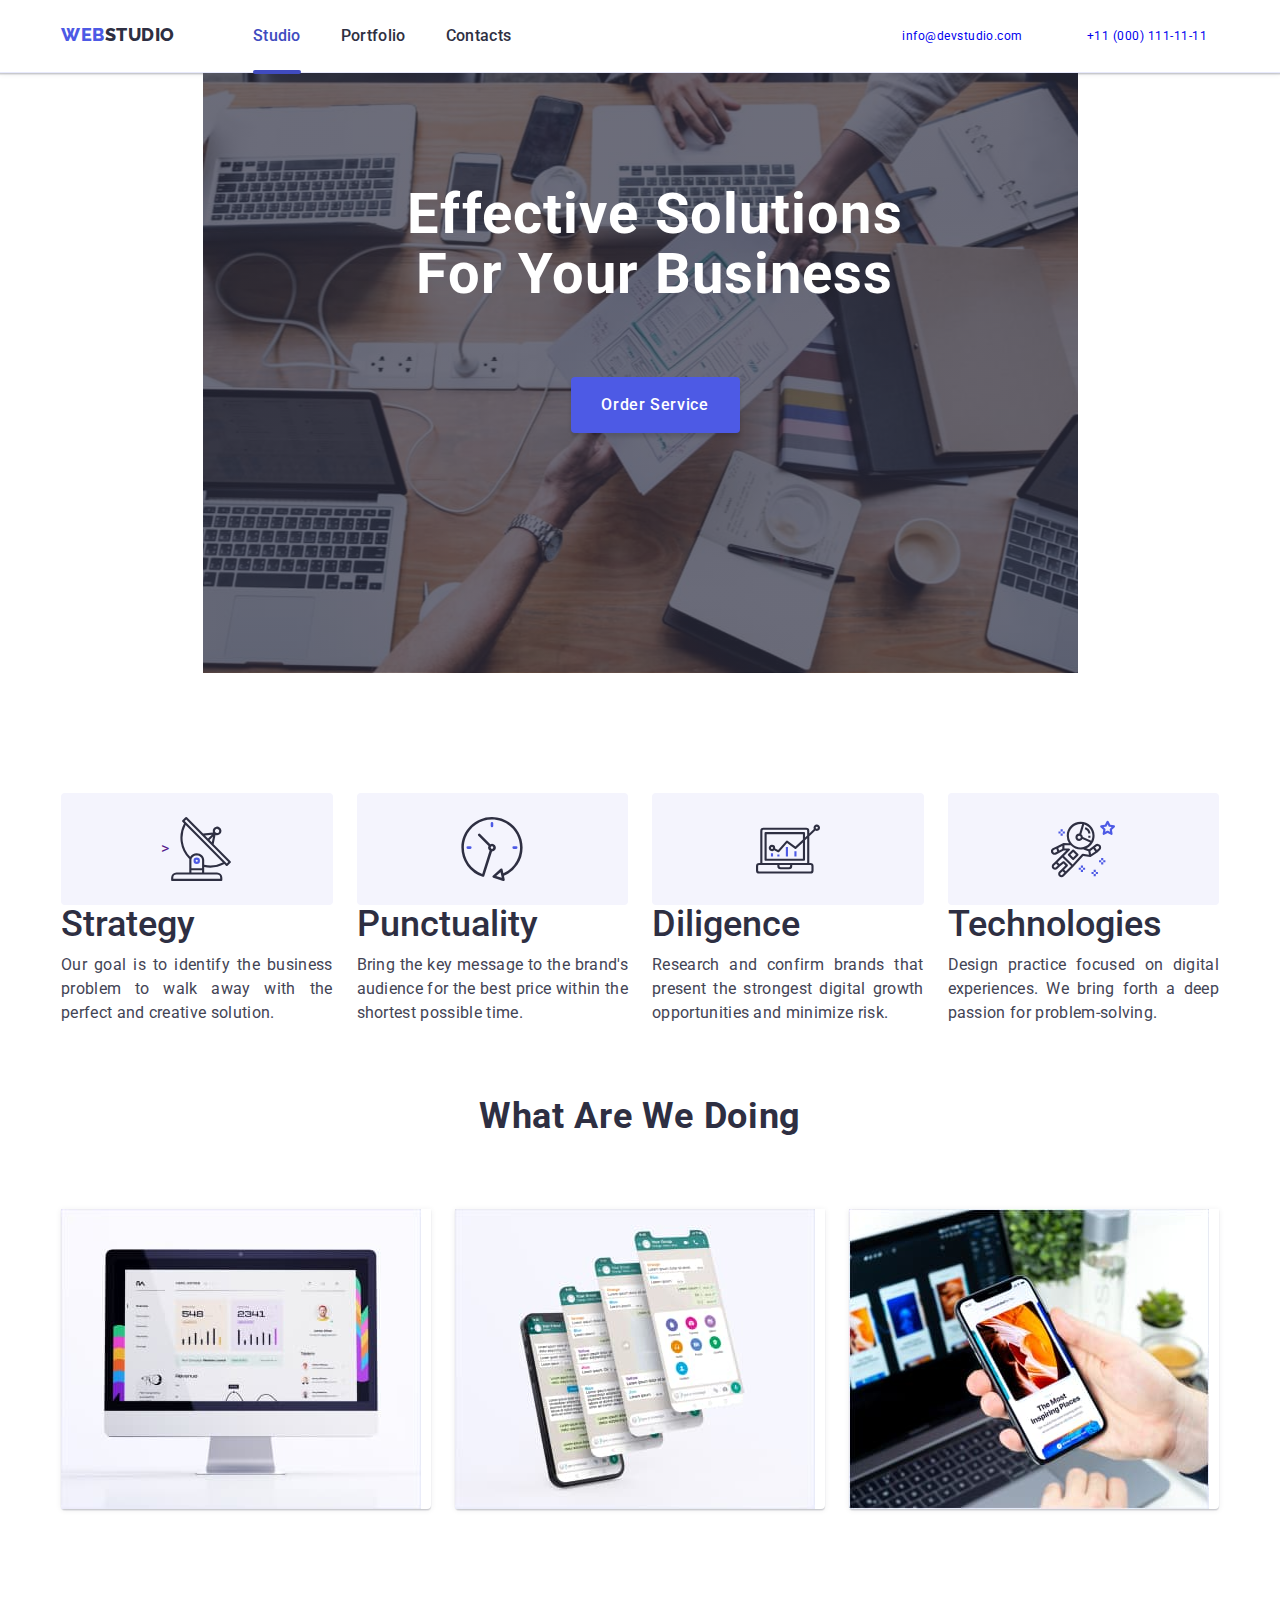
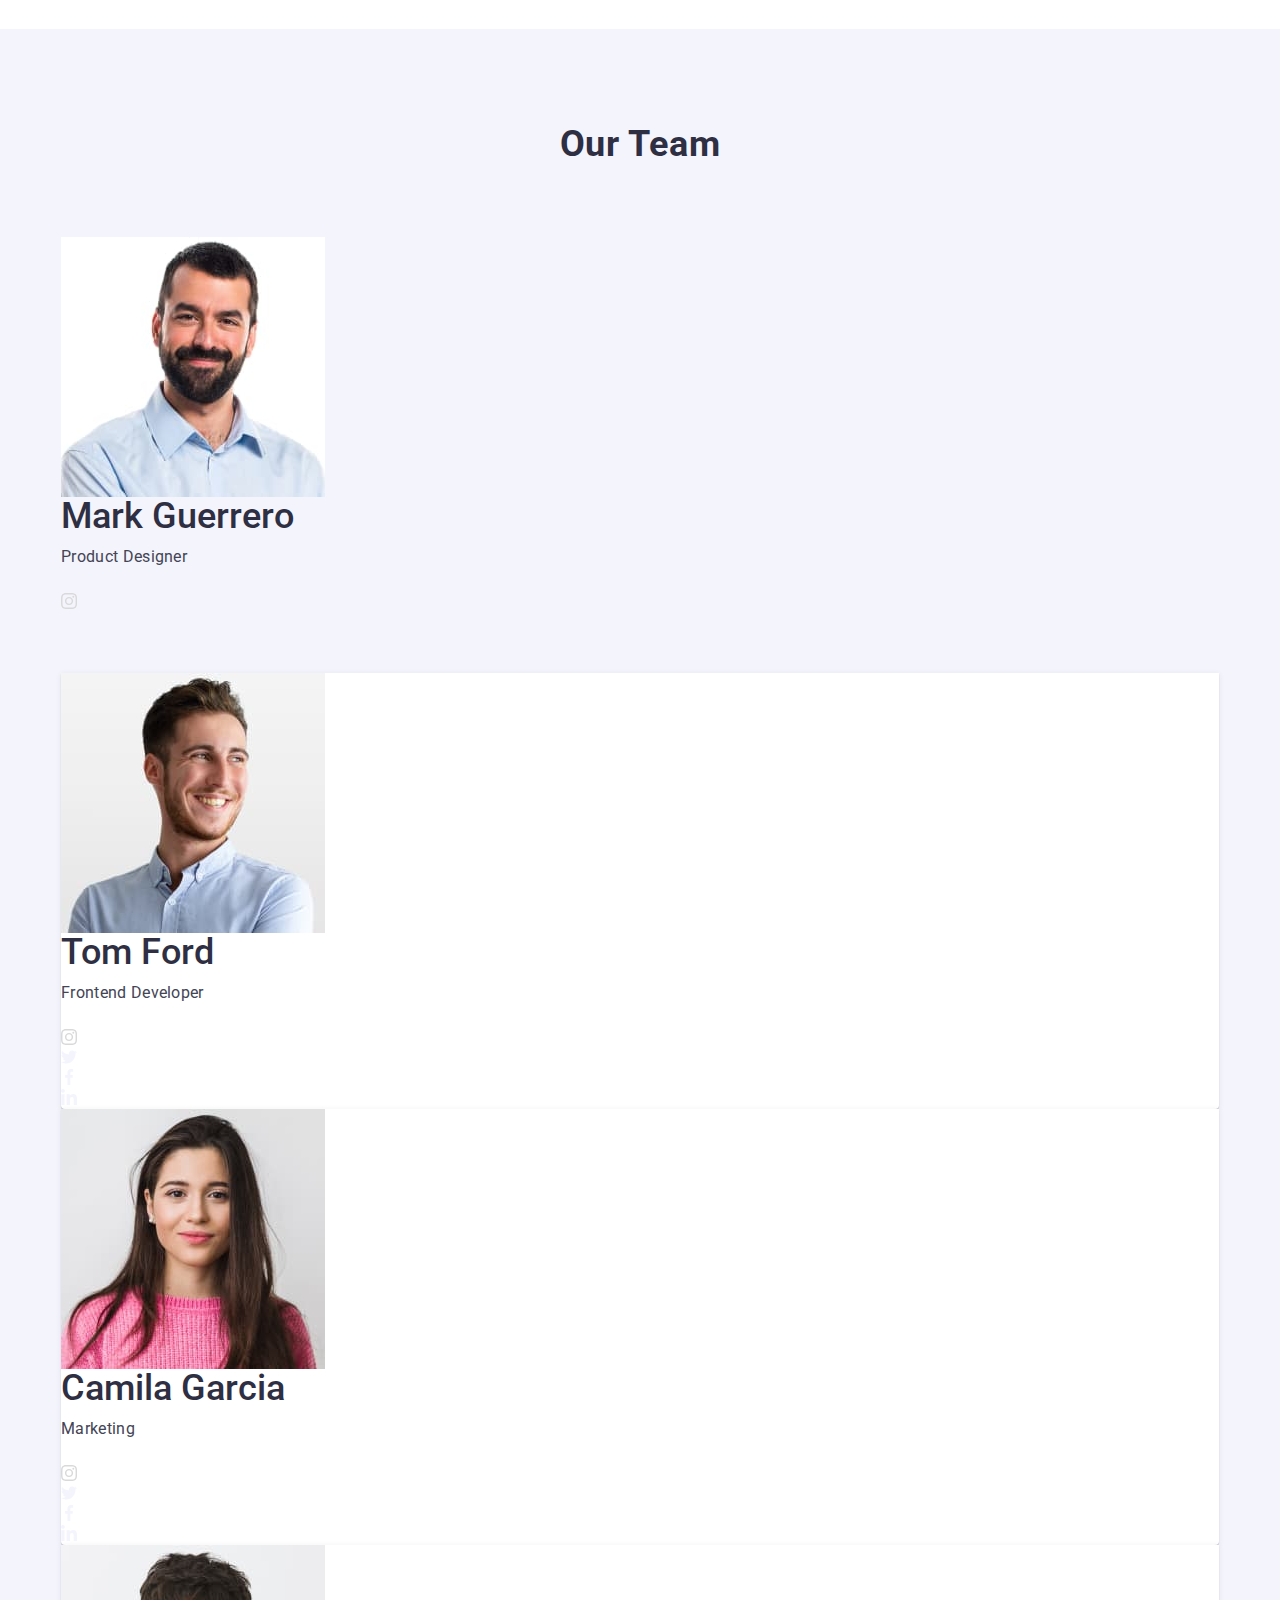
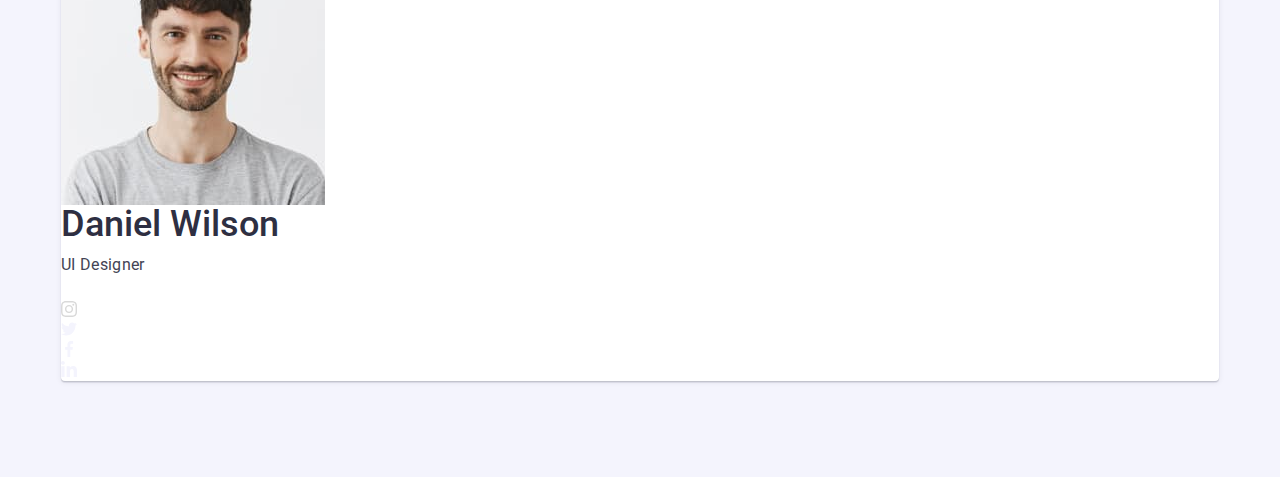
==== index.html @ 4cff3958 "summary" ====
<!DOCTYPE html>
<html lang="en">
  <head>
    <meta charset="UTF-8" />
    <meta http-equiv="X-UA-Compatible" content="IE=edge" />
    <meta name="viewport" content="width=device-width, initial-scale=1.0" />
    <title>Web Studio</title>
    <link rel="preconnect" href="https://fonts.googleapis.com" />
    <link rel="preconnect" href="https://fonts.gstatic.com" crossorigin />
    <link
      href="https://fonts.googleapis.com/css2?family=Raleway:wght@800&family=Roboto:wght@400;500;700&display=swap"
      rel="stylesheet"
    />
    <link
      rel="stylesheet"
      href="https://cdnjs.cloudflare.com/ajax/libs/modern-normalize/1.1.0/modern-normalize.min.css"
      integrity="sha512-wpPYUAdjBVSE4KJnH1VR1HeZfpl1ub8YT/NKx4PuQ5NmX2tKuGu6U/JRp5y+Y8XG2tV+wKQpNHVUX03MfMFn9Q=="
      crossorigin="anonymous"
      referrerpolicy="no-referrer"
    />
    <link
      rel="stylesheet"
      href="https://cdnjs.cloudflare.com/ajax/libs/animate.css/4.1.1/animate.min.css"
    />
    <link href="https://unpkg.com/aos@2.3.1/dist/aos.css" rel="stylesheet" />
    <!--<link rel="stylesheet" href="./css/styles.css" />
    <link rel="stylesheet" href="./css/media.css" />-->
    <link rel="stylesheet" href="./css/basic.css" />
    <link rel="stylesheet" href="./css/mobile.css" />
    <link rel="stylesheet" href="./css/tablet.css" />
    <link rel="stylesheet" href="./css/desktop.css" />
  </head>
  <body>
    <!--Header-->
    <header class="header">
      <div class="container header-wrapper">
        <nav class="site-nav">
          <a href="./index.html" class="logo-link logo-web link"
            >Web<span class="logo-studio">Studio</span></a
          >
          <!--navigation list-->
          <ul class="header-list list">
            <li class="header-item">
              <a class="header-link link current" href="./index.html">Studio</a>
            </li>
            <li class="header-item">
              <a class="header-link link" href="./portfolio.html">Portfolio</a>
            </li>
            <li class="header-item">
              <a class="header-link link" href="">Contacts</a>
            </li>
          </ul>
        </nav>
        <a href="./index.html" class="logo-link logo-web link mobile"
          >Web<span class="logo-studio">Studio</span></a
        >
        <button type="button" class="mob-menu-open-btn mobile" data-menu-open>
          <svg class="mob-menu-icon" width="32" height="22">
            <use href="./images/icons-7.svg#icon-menu-hamburger"></use>
          </svg>
        </button>
        <address class="address">
          <ul class="contact-list list">
            <li class="contact-item">
              <a href="mailto:info@devstudio.com" class="contact link mail"
                >info@devstudio.com</a
              >
            </li>
            <li class="contact-item">
              <a href="tel:+110001111111" class="contact link"
                >+11 (000) 111-11-11</a
              >
            </li>
          </ul>
        </address>
      </div>
      <div class="menu-container is-hidden" data-menu id="mobile-menu">
        <button
          type="button"
          class="mob-menu-close-btn media-close-menu"
          data-menu-close
        >
          <svg width="8" height="8">
            <use href="./images/icons-4.svg#icon-close-black"></use>
          </svg>
        </button>
        <ul class="mob-menu-list list">
          <li>
            <a class="mob-menu-link link mob-menu-studio" href="./index.html"
              >Studio</a
            >
          </li>
          <li>
            <a class="mob-menu-link link" href="./portfolio.html">Portfolio</a>
          </li>
          <li>
            <a class="mob-menu-link link-current link" href="">Contacts</a>
          </li>
        </ul>
        <ul class="mob-menu-contacts list">
          <li>
            <a class="mob-menu-tel link" href="tel:+110001111111"
              >+11 (000) 111-11-11</a
            >
          </li>
          <li>
            <a class="mob-menu-meil link mail" href="mailto:info@devstudio.com"
              >info@devstudio.com</a
            >
          </li>
        </ul>
        <ul class="mob-menu-soc list">
          <li>
            <a class="soc-media-link" href="">
              <svg class="soc-icon" width="24" height="24">
                <use href="./images/icons.svg#icon-instagram"></use>
              </svg>
            </a>
          </li>
          <li>
            <a class="soc-media-link" href="">
              <svg class="soc-icon" width="24" height="24">
                <use href="./images/icons.svg#icon-twitter"></use>
              </svg>
            </a>
          </li>
          <li>
            <a class="soc-media-link" href="">
              <svg class="soc-icon" width="24" height="24">
                <use href="./images/icons.svg#icon-facebook"></use>
              </svg>
            </a>
          </li>
          <li>
            <a class="soc-media-link" href="">
              <svg class="soc-icon" width="24" height="24">
                <use href="./images/icons.svg#icon-linkedin"></use>
              </svg>
            </a>
          </li>
        </ul>
      </div>
    </header>
    <!--Hero-->
    <main>
      <section class="hero">
        <div class="container">
          <h1 class="hero-top-title">Effective Solutions for Your Business</h1>
          <button class="modal-btn" data-modal-open type="button">
            Order Service
          </button>
        </div>
      </section>

      <section class="about">
        <div class="container">
          <h2 hidden>info</h2>
          <ul class="hero-list list">
            <li class="info-list">
              <div class="hero-feature">
                <ul class="feature-list list">
                  <li class="feature-item">
                    <a href="" class="feature-link link">
                      ><svg width="64" height="64" class="feature-icons">
                        <use href="./images/icons-2.svg#icon-antenna"></use>
                      </svg>
                    </a>
                    <h3 class="hero-second-title list">Strategy</h3>
                    <p class="section-description">
                      Our goal is to identify the business problem to walk away
                      with the perfect and creative solution.
                    </p>
                  </li>
                </ul>
              </div>
            </li>
            <li class="info-list">
              <div class="hero-feature">
                <ul class="feature-list list">
                  <li class="feature-item">
                    <a href="" class="feature-link link"
                      ><svg width="64" height="64" class="feature-icons">
                        <use href="./images/icons-2.svg#icon-clock"></use>
                      </svg>
                    </a>
                    <h3 class="hero-second-title list">Punctuality</h3>
                    <p class="section-description">
                      Bring the key message to the brand's audience for the best
                      price within the shortest possible time.
                    </p>
                  </li>
                </ul>
              </div>
            </li>
            <li class="info-list">
              <div class="hero-feature">
                <ul class="feature-list list">
                  <li class="feature-item">
                    <a href="" class="feature-link link"
                      ><svg width="64" height="64" class="feature-icons">
                        <use href="./images/icons-2.svg#icon-diagram"></use>
                      </svg>
                    </a>
                    <h3 class="hero-second-title list">Diligence</h3>
                    <p class="section-description">
                      Research and confirm brands that present the strongest
                      digital growth opportunities and minimize risk.
                    </p>
                  </li>
                </ul>
              </div>
            </li>
            <li class="info-list">
              <div class="hero-feature">
                <ul class="feature-list list">
                  <li class="feature-item">
                    <a href="" class="feature-link link"
                      ><svg width="64" height="64" class="feature-icons">
                        <use href="./images/icons-2.svg#icon-astronaut"></use>
                      </svg>
                    </a>
                    <h3 class="hero-second-title list">Technologies</h3>
                    <p class="section-description">
                      Design practice focused on digital experiences. We bring
                      forth a deep passion for problem-solving.
                    </p>
                  </li>
                </ul>
              </div>
            </li>
          </ul>
        </div>
      </section>

      <section class="about-work">
        <div class="container">
          <h2 class="hero-main-title">What are we doing</h2>
          <ul class="about-list list">
            <li class="about-item">
              <img
                src="./images/computer.jpg"
                alt="computer"
                width="360"
                height="300"
              />
            </li>
            <li class="about-item">
              <img
                src="./images/phone.jpg"
                alt="phone"
                width="360"
                height="300"
              />
            </li>
            <li class="about-item">
              <img
                src="./images/rectangle.jpg"
                alt="technical"
                width="360"
                height="300"
              />
            </li>
          </ul>
        </div>
      </section>

      <section class="about-team">
        <div class="container">
          <h2 class="hero-main-title">Our Team</h2>
          <ul class="team-list list">
            <li class="team-item">
              <img
                srcset="
                  ./images/guerreromark.jpg     1x,
                  ./images/guerreromark-2px.png 2x
                "
                src="./images/guerreromark.jpg"
                alt="Mark Guerrero"
                width="264"
                height="260"
              />
              <div class="hero-text">
                <h3 class="hero-second-title">Mark Guerrero</h3>
                <p class="section-description">Product Designer</p>
                <ul class="team-soc-list list">
                  <li class="taem-soc-item">
                    <a href="" class="team-soc-link link"
                      ><svg width="16" height="16" class="team-soc-icon">
                        <use href="./images/icons.svg#icon-instagram"></use>
                      </svg>
                    </a>
                  </li>
                  <li class="taem-soc-item">
                    <a href="" class="team-soc-link link">
                      <svg width="16" height="16" class="team-soc-icon">
                        <use href="./images/icons.svg#icon-twitter"></use>
                      </svg>
                    </a>
                  </li>
                  <li class="taem-soc-item">
                    <a href="" class="team-soc-link link">
                      <svg width="16" height="16" class="team-soc-icon">
                        <use href="./images/icons.svg#icon-facebook"></use>
                      </svg>
                    </a>
                  </li>
                  <li class="taem-soc-item">
                    <a href="" class="team-soc-link link">
                      <svg width="16" height="16" class="team-soc-icon">
                        <use href="./images/icons.svg#icon-linkedin"></use>
                      </svg>
                    </a>
                  </li>
                </ul>
              </div>
            </li>
            <li class="about-item">
              <img
                srcset="./images/tomford.jpg 1x, ./images/tomford-2px.png 2x"
                src="./images/tomford.jpg"
                alt="Tom Ford"
                width="264"
                height="260"
              />
              <div class="hero-text">
                <h3 class="hero-second-title">Tom Ford</h3>
                <p class="section-description">Frontend Developer</p>
                <ul class="team-soc-list list">
                  <li class="taem-soc-item">
                    <a href="" class="team-soc-link link">
                      <svg width="16" height="16" class="team-soc-icon">
                        <use href="./images/icons.svg#icon-instagram"></use>
                      </svg>
                    </a>
                  </li>
                  <li class="taem-soc-item">
                    <a href="" class="team-soc-link link">
                      <svg width="16" height="16" class="team-soc-icon">
                        <use href="./images/icons.svg#icon-twitter"></use>
                      </svg>
                    </a>
                  </li>
                  <li class="taem-soc-item">
                    <a href="" class="team-soc-link link">
                      <svg width="16" height="16" class="team-soc-icon">
                        <use href="./images/icons.svg#icon-facebook"></use>
                      </svg>
                    </a>
                  </li>
                  <li class="taem-soc-item">
                    <a href="" class="team-soc-link link">
                      <svg width="16" height="16" class="team-soc-icon">
                        <use href="./images/icons.svg#icon-linkedin"></use>
                      </svg>
                    </a>
                  </li>
                </ul>
              </div>
            </li>
            <li class="about-item">
              <img
                srcset="
                  ./images/garciacamila.jpg     1x,
                  ./images/garciacamila-2px.png 2x
                "
                src="./images/garciacamila.jpg"
                alt="Camila Garcia"
                width="264"
                height="260"
              />
              <div class="hero-text">
                <h3 class="hero-second-title">Camila Garcia</h3>
                <p class="section-description">Marketing</p>
                <ul class="team-soc-list list">
                  <li class="taem-soc-item">
                    <a href="" class="team-soc-link link">
                      <svg width="16" height="16" class="team-soc-icon">
                        <use href="./images/icons.svg#icon-instagram"></use>
                      </svg>
                    </a>
                  </li>
                  <li class="taem-soc-item">
                    <a href="" class="team-soc-link link">
                      <svg width="16" height="16" class="team-soc-icon">
                        <use href="./images/icons.svg#icon-twitter"></use>
                      </svg>
                    </a>
                  </li>
                  <li class="taem-soc-item">
                    <a href="" class="team-soc-link link">
                      <svg width="16" height="16" class="team-soc-icon">
                        <use href="./images/icons.svg#icon-facebook"></use>
                      </svg>
                    </a>
                  </li>
                  <li class="taem-soc-item">
                    <a href="" class="team-soc-link link">
                      <svg width="16" height="16" class="team-soc-icon">
                        <use href="./images/icons.svg#icon-linkedin"></use>
                      </svg>
                    </a>
                  </li>
                </ul>
              </div>
            </li>
            <li class="about-item">
              <img
                srcset="
                  ./images/danielwilson.jpg     1x,
                  ./images/danielwilson-2px.png 2x
                "
                src="./images/danielwilson.jpg"
                alt="Daniel Wilson"
                width="264"
                height="260"
              />
              <div class="hero-text">
                <h3 class="hero-second-title">Daniel Wilson</h3>
                <p class="section-description">UI Designer</p>
                <ul class="team-soc-list list">
                  <li class="taem-soc-item">
                    <a href="" class="team-soc-link link">
                      <svg width="16" height="16" class="team-soc-icon">
                        <use href="./images/icons.svg#icon-instagram"></use>
                      </svg>
                    </a>
                  </li>
                  <li class="taem-soc-item">
                    <a href="" class="team-soc-link link">
                      <svg width="16" height="16" class="team-soc-icon">
                        <use href="./images/icons.svg#icon-twitter"></use>
                      </svg>
                    </a>
                  </li>
                  <li class="taem-soc-item">
                    <a href="" class="team-soc-link link">
                      <svg width="16" height="16" class="team-soc-icon">
                        <use href="./images/icons.svg#icon-facebook"></use>
                      </svg>
                    </a>
                  </li>
                  <li class="taem-soc-item">
                    <a href="" class="team-soc-link link">
                      <svg width="16" height="16" class="team-soc-icon">
                        <use href="./images/icons.svg#icon-linkedin"></use>
                      </svg>
                    </a>
                  </li>
                </ul>
              </div>
            </li>
          </ul>
        </div>
      </section>

      <!--<section class="сustomers">
        <div class="container">
          <h2 class="hero-main-title">Customers</h2>
          <ul class="сustomers-logo list">
            <li class="сustomers-item">
              <a href="" class="сustomers-link link">
                <svg width="104" height="56" class="сustomers-icon">
                  <use href="./images/icons-3.svg#icon-Logo"></use>
                </svg>
              </a>
            </li>
            <li class="сustomers-item">
              <a href="" class="сustomers-link">
                <svg width="104" height="56" class="сustomers-icon">
                  <use href="./images/icons-3.svg#icon-Logo-1"></use>
                </svg>
              </a>
            </li>
            <li class="сustomers-item">
              <a href="" class="сustomers-link link">
                <svg width="104" height="56" class="сustomers-icon">
                  <use href="./images/icons-3.svg#icon-Logo-2"></use>
                </svg>
              </a>
            </li>
            <li class="сustomers-item">
              <a href="" class="сustomers-link link">
                <svg width="104" height="56" class="сustomers-icon">
                  <use href="./images/icons-3.svg#icon-Logo-3"></use>
                </svg>
              </a>
            </li>
            <li class="сustomers-item">
              <a href="" class="сustomers-link link">
                <svg width="104" height="56" class="сustomers-icon">
                  <use href="./images/icons-3.svg#icon-Logo-4"></use>
                </svg>
              </a>
            </li>
            <li class="сustomers-item">
              <a href="" class="сustomers-link link">
                <svg width="104" height="56" class="сustomers-icon">
                  <use href="./images/icons-3.svg#icon-Logo-5"></use>
                </svg>
              </a>
            </li>
          </ul>
        </div>
      </section>-->
    </main>
    <!--<footer class="footer logo-link">
      <div class="footer-wrap container">
        <div>
          <a href="./index.html" class="logo-web link"
            >Web<span class="logo-studio-footer">studio</span></a
          >
          <p class="footer-text">
            Increase the flow of customers and sales for your business with
            digital marketing & growth solutions.
          </p>
        </div>
        <div class="social-nav">
          <h3 class="social-text">Social media</h3>
          <ul class="footer-soc-list list">
            <li class="footer-soc-item">
              <a href="" class="footer-soc-link link">
                <svg width="24" height="24" class="footer-soc-icon">
                  <use href="./images/icons.svg#icon-instagram"></use>
                </svg>
              </a>
            </li>
            <li class="footer-soc-item">
              <a href="" class="footer-soc-link link">
                <svg width="24" height="24" class="footer-soc-icon">
                  <use href="./images/icons.svg#icon-twitter"></use>
                </svg>
              </a>
            </li>
            <li class="footer-soc-item">
              <a href="" class="footer-soc-link link">
                <svg width="24" height="24" class="footer-soc-icon">
                  <use href="./images/icons.svg#icon-facebook"></use>
                </svg>
              </a>
            </li>
            <li class="footer-soc-item">
              <a href="" class="footer-soc-link link">
                <svg width="24" height="24" class="footer-soc-icon">
                  <use href="./images/icons.svg#icon-linkedin"></use>
                </svg>
              </a>
            </li>
          </ul>
        </div>
        <div class="footer-component">
          <h3 class="component-text">Subscribe</h3>
          <form class="component-form">
            <div class="component-field">
              <input
                class="component-input"
                type="email"
                id="user-subscribe"
                name="user-subscribe"
                placeholder="E-mail"
              />
              <button type="submit" class="modal-btn component-btn-input">
                Subscribe
                <svg width="24" height="24" class="component-icon">
                  <use href="./images/icons-6.svg#icon-Frame-3"></use>
                </svg>
              </button>
            </div>
          </form>
        </div>
      </div>
    </footer>-->
    <div class="backdrop is-hidden" data-modal>
      <div class="modal">
        <button type="button" data-modal-close class="modal-close">
          <svg width="8" height="8" class="modal-close-icon">
            <use href="./images/icons-4.svg#icon-close-black"></use>
          </svg>
        </button>
        <p class="modal-title">Leave your contacts and we will call you back</p>
        <form class="modal-form">
          <div class="modal-field">
            <label class="modal-lable-text" for="user-name">Name</label>
            <div class="input-wrap">
              <input
                class="modal-input"
                type="text"
                placeholder=""
                name="user-name"
                id="user-name"
                required
              />
              <svg width="18" height="24" class="modal-input-icon">
                <use href="./images/icons-5.svg#icon-person-black-18dp-1"></use>
              </svg>
            </div>
          </div>
          <div class="modal-field">
            <label class="modal-lable-text" for="user-phone">Phone</label>
            <div class="input-wrap">
              <input
                class="modal-input"
                type="tel"
                placeholder="+380 (00) 000-00-00"
                name="user-phone"
                id="user-phone"
                title="+380 (00) 000-00-00"
                required
                pattern="[\+]\d{3}\s[\(]\d{2}[\)]\s\d{3}[\-]\d{2}[\-]\d{2}"
              />
              <svg width="18" height="24" class="modal-input-icon">
                <use href="./images/icons-5.svg#icon-phone-black-18dp-1"></use>
              </svg>
            </div>
          </div>
          <div class="modal-field">
            <label class="modal-lable-text" for="user-email">Email</label>
            <div class="input-wrap">
              <input
                class="modal-input"
                type="email"
                placeholder=""
                name="user-email"
                id="user-email"
                required
              />
              <svg width="18" height="24" class="modal-input-icon">
                <use href="./images/icons-5.svg#icon-email-black-18dp-1"></use>
              </svg>
            </div>
          </div>
          <div class="modal-field">
            <label class="modal-lable-text" for="user-comment">Comment</label>
            <textarea
              class="modal-textarea"
              name="user-comment"
              id="user-comment"
              placeholder="Text input"
            ></textarea>
          </div>
          <div class="modal-field">
            <input
              class="modal-check visually-hidden"
              type="checkbox"
              id="privacy"
              name="user-privacy"
              value="true"
            />
            <label for="privacy" class="check-text">
              <span>
                <svg class="check-icon" width="10" height="8">
                  <use href="./images/icons-6.svg#icon-Vector"></use>
                </svg> </span
              >I accept the terms and conditions of the
              <a class="privacy policy" href="">Privacy Policy</a></label
            >
          </div>
          <button type="submit" class="modal-btn modal-btn-input">Send</button>
        </form>
      </div>
    </div>
    <script src="https://unpkg.com/aos@2.3.1/dist/aos.js"></script>
    <script>
      AOS.init();
    </script>
    <script src="./js/modal.js" type="module"></script>
    <script src="./js/menu.js" type="module"></script>
  </body>
</html>
---- css/styles.css ----
:root {
  --main-title-color: #ffffff;
  --main-second-color: #2e2f42;
  --main-btn-color: #4d5ae5;
  --second-btn-color: #404bbf;
}

p,
h1,
h2,
h3,
h4,
h5,
h6 {
  margin: 0;
}

ul {
  padding-left: 0;
  margin: 0;
}

button {
  cursor: pointer;
}

address {
  font-style: normal;
}

body {
  font-family: "Roboto", sans-serif;
  font-style: normal;
  color: #434455;
  margin: 0;
}

img {
  display: block;
  width: 100%;
  height: auto;
}

.visually-hidden {
  position: absolute;
  width: 1px;
  height: 1px;
  margin: -1px;
  border: 0;
  padding: 0;

  white-space: nowrap;
  clip-path: inset(100%);
  clip: rect(0 0 0 0);
  overflow: hidden;
}

.list {
  list-style: none;
}

.link {
  text-decoration: none;
}

.container {
  width: 100%;
  padding-left: 15px;
  padding-right: 15px;
  margin-left: auto;
  margin-right: auto;
}

/*======================Header===================*/

.header {
  border-bottom: 1px solid #e7e9fc;
  box-shadow: 0px 2px 1px rgba(46, 47, 66, 0.08),
    0px 1px 1px rgba(46, 47, 66, 0.16), 0px 1px 6px rgba(46, 47, 66, 0.08);
  padding-top: 24px;
  padding-bottom: 24px;
}

.header-container {
  display: none;
}

.site-nav {
  display: flex;
  align-items: center;
  margin-right: auto;
}

.logo-link {
  margin-right: 76px;
}

.logo-web {
  font-family: "Raleway", sans-serif;
  color: #4d5ae5;
  text-transform: uppercase;
  font-weight: 800;
  font-size: 18px;
  line-height: 1.17;
  letter-spacing: 0.03em;
}

.logo-studio {
  color: #2e2f42;
}

.logo-studio-footer {
  color: #f4f4fd;
}

.header-list {
  display: flex;
  gap: 40px;
}

.header-link {
  display: block;
  position: relative;
  font-weight: 500;
  font-size: 16px;
  line-height: 1.5;
  letter-spacing: 0.02em;
  color: #2e2f42;
  transition: color 250ms;
  transition-timing-function: cubic-bezier(0.4, 0, 0.2, 1);
}

.header-link:hover,
.header-link:focus {
  color: #404bbf;
}

.header-link.current {
  color: #404bbf;
}

.current::after {
  content: "";
  position: absolute;
  width: 100%;
  height: 4px;
  left: 0px;
  bottom: 0;
  top: 45px;
  display: block;
  background-color: #404bbf;
  border-radius: 2px;
}

.contact-list {
  display: flex;
  gap: 40px;
}

.contact {
  font-size: 16px;
  line-height: 1.5;
  letter-spacing: 0.02em;
  color: #434455;
}

.contact:hover,
.contact:focus {
  color: #404bbf;
  transition: color 250ms;
  transition-timing-function: cubic-bezier(0.4, 0, 0.2, 1);
}

.contact-item {
  font-style: normal;
  margin-left: auto;
}

/*======================Hero=====================*/

.hero {
  background-color: #2e2f42;
  background-image: linear-gradient(
      rgba(46, 47, 66, 0.7),
      rgba(46, 47, 66, 0.7)
    ),
    url(../images/Hero-bg-mob.png);
  background-repeat: no-repeat;
  background-position: center;
  margin: 0 auto;
  padding: 112px 54px 240px;
}

@media (min-device-pixel-ratio: 2),
  (min-resolution: 192dpi),
  (min-resolution: 2dppx) {
  .hero {
    background-image: linear-gradient(
        rgba(46, 47, 66, 0.7),
        rgba(46, 47, 66, 0.7)
      ),
      url(../images/Hero-bg-mob-2px.png);
  }
}

.hero-top-title {
  font-weight: 700;
  font-size: 56px;
  line-height: 1.07;
  text-align: center;
  letter-spacing: 0.02em;
  color: var(--main-title-color);
  margin: 0 auto;
  white-space: pre-line;
  margin-bottom: 72px;
  max-width: 496px;
  height: 120px;
  left: 472px;
  top: 260px;
}

.modal-btn {
  min-width: 169px;
  height: 56px;
  font-family: "Roboto", sans-serif;
  font-weight: 500;
  font-size: 16px;
  line-height: 1.5;
  letter-spacing: 0.04em;
  cursor: pointer;
  color: var(--main-title-color);
  background: #4d5ae5;
  box-shadow: 0px 4px 4px rgba(0, 0, 0, 0.15);
  border-radius: 4px;
  border: none;
  display: block;
  margin: 0 auto;
}
.modal-btn:hover,
.modal-btn:focus {
  color: #ffffff;
  background: #404bbf;

  transition: color 250ms;
  transition-timing-function: cubic-bezier(0.4, 0, 0.2, 1);
}

.about {
  padding-top: 120px;
  padding-bottom: 120px;
}

.hero-list {
  display: none;
}

.info-list {
  width: calc((100% - 72px) / 4);
  max-width: 264px;
}

.hero-second-title {
  font-weight: 500;
  font-size: 20px;
  line-height: 1.2;
  letter-spacing: 0.02em;
  color: #2e2f42;
  margin-top: 8px;
  margin-bottom: 8px;
}

.section-description {
  font-size: 16px;
  line-height: 1.33;
  letter-spacing: 0.02em;
  margin-bottom: 8px;
}

.feature-list {
  display: flex;
  justify-content: center;
  margin-bottom: 8px;
}

.feature-item {
  width: 264px;
  height: 112px;
}

.feature-link {
  width: 100%;
  height: 100%;
  background-color: brown;
  display: flex;
  align-items: center;
  justify-content: center;
  background-color: #f4f4fd;
  border-radius: 4px;
}

.about-work {
  padding-bottom: 120px;
}

.hero-main-title {
  font-weight: 700;
  font-size: 36px;
  line-height: 1.11;
  text-align: center;
  letter-spacing: 0.02em;
  text-transform: capitalize;
  color: #2e2f42;
  text-align: center;
  margin-bottom: 72px;
}

.about-list {
  display: flex;
  flex-wrap: wrap;
  justify-content: center;
}

.about-team {
  padding-top: 96px;
  padding-bottom: 96px;
  background-color: #f4f4fd;
}

.about-item {
  width: 100%;
  background-color: #ffffff;
  box-shadow: 0px 1px 6px rgba(46, 47, 66, 0.08),
    0px 1px 1px rgba(46, 47, 66, 0.16), 0px 2px 1px rgba(46, 47, 66, 0.08);
  border-radius: 0px 0px 4px 4px;
}

.hero-text {
  display: flex;
  flex-direction: column;
  justify-content: center;
  align-items: center;
  padding: 32px 16px;
}

.team-soc-list {
  display: flex;
  justify-content: center;
  gap: 24px;
}

.taem-soc-item {
  height: 40px;
  width: 40px;
}

.team-soc-link {
  width: 100%;
  height: 100%;
  border-radius: 50%;
  background-color: #4d5ae5;
  display: flex;
  align-items: center;
  justify-content: center;
  color: #ffffff;
}

.team-soc-icon {
  fill: currentColor;
}
.team-soc-link:hover {
  background-color: #404bbf;
  color: #ffffff;
  transition: transform 250ms cubic-bezier(0.4, 0, 0.2, 1), linear;
}

.сustomers {
  position: relative;
  background-color: #ffffff;
  text-align: center;
  padding-top: 96px;
  padding-bottom: 96px;
}

.сustomers-logo {
  display: flex;
  flex-wrap: wrap;
  flex-direction: row;
  align-items: center;
  justify-content: space-between;
  cursor: pointer;
  padding: 0px;
  gap: 24px;
  width: 1128px;
  height: 88px;
  left: 156px;
}

.сustomers-item {
  width: 100%;
  top: 16px;
  left: 32px;
  width: 168px;
  height: 88px;
}

.сustomers-link {
  width: 100%;
  height: 100%;
  border-radius: 50%;
  display: flex;
  border: 1px solid #8e8f99;
  border-radius: 4px;
  align-items: center;
  justify-content: center;
  fill: #4d5ae5;
}

.сustomers-icon {
  fill: #8e8f99;
}
.сustomers-link:hover {
  border-color: #4d5ae5;
  transition: transform 250ms cubic-bezier(0.4, 0, 0.2, 1), linear;
}

.сustomers-link:hover .сustomers-icon {
  fill: #4d5ae5;
}

/*======================footer=====================*/
.footer {
  background-color: #2e2f42;
  height: 312px;
  margin-right: auto;
  padding-top: 100px;
  padding-bottom: 100px;
}
.footer-wrap {
  display: flex;
}

.footer-text {
  font-style: normal;
  font-weight: 400;
  font-size: 16px;
  line-height: 1.33;
  letter-spacing: 0.02em;
  color: #e7e9fc;
  display: flex;
  max-width: 264px;
  margin-top: 16px;
  margin-right: 120px;
}

.social-nav {
  align-items: center;
  margin-right: auto;
  padding-bottom: 132px;
}

.social-text {
  font-style: normal;
  font-weight: 500;
  font-size: 16px;
  line-height: 1.5;
  letter-spacing: 0.02em;
  color: #ffffff;
}

.footer-soc-list {
  display: inline-flex;
  margin-top: 16px;
  gap: 16px;
}

.footer-soc-item {
  height: 40px;
  width: 40px;
}

.footer-soc-link {
  width: 100%;
  height: 100%;
  border-radius: 50%;
  background-color: #4d5ae5;
  display: flex;
  align-items: center;
  justify-content: center;
}

.footer-soc-icon {
  fill: currentColor;
}

.footer-soc-link:hover {
  background-color: #31d0aa;
  transition: transform 250ms cubic-bezier(0.4, 0, 0.2, 1), linear;
}

.footer-soc-link:hover .footer-soc-icon {
  fill: #8e8f99;
}

.footer-component {
  align-items: center;
  margin-left: 80px;
  padding-bottom: 132px;
}
.component-text {
  font-style: normal;
  font-weight: 500;
  font-size: 16px;
  line-height: 1.5;
  letter-spacing: 0.02em;
  display: flex;
  color: #ffffff;
  text-align: center;
  margin-bottom: 16px;
}

.component-form {
  display: flex;
}

.component-field {
  display: flex;
}

.component-input {
  padding: 8px 16px 8px 16px;
  border: 1px solid rgba(255, 255, 255, 0.3);
  border-radius: 4px;
  background-color: transparent;
  width: 264px;
  height: 40px;
  margin-right: 24px;
  color: #f4f4fd;
  outline: transparent;
  transition: border-color 250ms cubic-bezier(0.4, 0, 0.2, 1);
}

.component-btn-input {
  width: 165px;
  height: 40px;
  padding: 8px 24px;
  background-color: #4d5ae5;
  border-radius: 4px;
  border: transparent;
  display: flex;
  gap: 16px;
  font-weight: 500;
  font-size: 16px;
  line-height: 1.5;
  text-align: center;
  letter-spacing: 0.04em;
  color: #ffffff;
  transition: background-color 250ms cubic-bezier(0.4, 0, 0.2, 1);
}

.component-icon {
  top: 8px;
  left: 117px;
}

/*==================portfolio===============*/

.portfolio {
  padding-top: 96px;
  padding-bottom: 120px;
}

.list-button {
  display: flex;
  gap: 24px;
  margin-bottom: 72px;
  justify-content: center;
}

.portfolio-modal-btn {
  font-family: "Roboto", sans-serif;
  font-style: normal;
  font-weight: 500;
  font-size: 16px;
  line-height: 1.5;
  letter-spacing: 0.04em;
  color: #4d5ae5;
  background-color: #f4f4fd;
  border: 1px solid #e7e9fc;
  border-radius: 4px;
  cursor: pointer;
  margin: 0 auto;
  padding: 12px 24px;
}

.portfolio-modal-btn:hover,
.portfolio-modal-btn:focus {
  color: #ffffff;
  background-color: #404bbf;
  box-shadow: 0px 3px 1px rgba(0, 0, 0, 0.1), 0px 2px 1px rgba(0, 0, 0, 0.08),
    0px 2px 2px rgba(0, 0, 0, 0.12);
  transition: transform 2500ms cubic-bezier(0.4, 0, 0.2, 1), linear;
}

.row-cards-list {
  display: flex;
  flex-wrap: wrap;
  column-gap: 24px;
  row-gap: 48px;
}

.row-cards {
  width: calc(100% - 48 / 3);
  cursor: pointer;
}

.row-cards-link {
  display: block;
}

.row-cards-link:hover,
.row-cards-link:focus {
  box-shadow: 0px 1px 6px rgba(46, 47, 66, 0.08),
    0px 1px 1px rgba(46, 47, 66, 0.16), 0px 2px 1px rgba(46, 47, 66, 0.08);
}

.row-cards:hover .cards-cover-text {
  transform: translateY(0%);
  transition: transform 300ms linear;
}

.cards-top-wrap {
  position: relative;
  overflow: hidden;
}

.cards-cover-text {
  position: absolute;
  top: 0;
  font-style: normal;
  font-weight: 400;
  font-size: 16px;
  line-height: 1.5;
  letter-spacing: 0.02em;
  padding-top: 40px;
  padding-left: 32px;
  padding-right: 32px;
  color: #f4f4fd;
  background: #4d5ae5;
  height: 100%;
  transform: translateY(100%);
}
.cards-container {
  background-color: #ffffff;
  border: 1px solid #e7e9fc;
  border-top: none;
  padding-top: 32px;
  padding-bottom: 32px;
  padding-left: 16px;
}

.hero-media-img-title {
  font-weight: 500;
  font-size: 20px;
  line-height: 1.2;
  letter-spacing: 0.02em;
  color: #2e2f42;
  margin-bottom: 8px;
}

.section-img-description {
  font-size: 16px;
  line-height: 1.5;
  letter-spacing: 0.02em;
  color: #434455;
}

.backdrop {
  position: fixed;
  top: 0;
  width: 100%;
  height: 100%;
  padding-top: 88px;
  padding-bottom: 16px;
  background-color: rgba(46, 47, 66, 0.4);
  background: 0px 1px 1px rgba(0, 0, 0, 0.14), 0px 1px 3px rgba(0, 0, 0, 0.12),
    0px 2px 1px rgba(0, 0, 0, 0.2);
  transition: opacity 300ms linear, visibility 300ms linear;
}

.modal {
  width: 408px;
  min-height: 576px;
  background-color: #fcfcfc;
  box-shadow: 0px 1px 1px rgb(0 0 0 / 14%), 0px 1px 3px rgb(0 0 0 / 12%),
    0px 2px 1px rgb(0 0 0 / 20%);
  border-radius: 4px;
  position: absolute;
  top: 50%;
  left: 50%;
  transform: translate(-50%, -50%) scaleY(1);
  transition: transform 250ms cubic-bezier(0.4, 0, 0.2, 1);
  padding: 24px;
}

.modal-close {
  display: flex;
  margin-left: auto;
  width: 24px;
  height: 24px;
  border-radius: 50%;
  background-color: #e7e9fc;
  border: 1px solid rgba(0, 0, 0, 0.1);
  display: flex;
  align-items: center;
  justify-content: center;
  fill: #000000;
  transition: background-color 250ms cubic-bezier(0.4, 0, 0.2, 1),
    fill 250ms cubic-bezier(0.4, 0, 0.2, 1);
}

.modal-close:hover,
.modal-close:focus {
  background-color: #404bbf;
  fill: #ffffff;
}

.modal-close-icon {
  top: 8px;
  left: 8px;
}

.backdrop.is-hidden .modal {
  transform: translate(-50%, -50%) scaleY(0);
}

.is-hidden {
  opacity: 0;
  visibility: hidden;
  pointer-events: none;
}

.modal-title {
  font-style: normal;
  font-size: 16px;
  font-weight: 500;
  line-height: 1.5;
  letter-spacing: 0.02em;
  width: 360px;
  height: 24px;
  text-align: center;
  color: #2e2f42;
  margin-top: 24px;
  margin-bottom: 16px;
}

.modal-input {
  width: 100%;
  height: 40px;
  left: 32px;
  top: 18px;
  border: 1px solid rgba(46, 47, 66, 0.4);
  border-radius: 4px;
  padding-left: 38px;
  font-weight: 400;
  font-size: 12px;
  line-height: 1.17;
  letter-spacing: 0.04em;
  outline: transparent;
}

.modal-input::placeholder {
  font-size: 12px;
  color: rgba(46, 47, 66, 0.4);
}

.modal-lable-text {
  display: inline-block;
  margin-bottom: 4px;
  font-weight: 400;
  font-size: 12px;
  line-height: 1.17;
  letter-spacing: 0.04em;
  color: #8e8f99;
}

.modal-input-icon {
  position: absolute;
  left: 16px;
  top: 50%;
  transform: translateY(-50%);
}

.modal-input:focus {
  border-color: #4d5ae5;
}

.modal-input:focus + .modal-input-icon {
  fill: #4d5ae5;
}

.input-wrap {
  position: relative;
  margin-bottom: 8px;
}

.modal-textarea {
  width: 100%;
  height: 120px;
  border: 1px solid rgba(33, 33, 33, 0.2);
  border-radius: 4px;
  background-color: transparent;
  resize: none;
  outline: transparent;
  padding-top: 8px;
  padding-left: 16px;
  font-weight: 400;
  font-size: 12px;
  line-height: 1.17;
  letter-spacing: 0.04em;
  transition: border-color 250ms cubic-bezier(0.4, 0, 0.2, 1);
}

.modal-textarea:focus {
  border-color: #4d5ae5;
}

.check-text {
  font-size: 12px;
  line-height: 1.17;
  letter-spacing: 0.04em;
  color: #8e8f99;
  display: flex;
  align-items: center;
  gap: 8px;
}

.check-text span {
  width: 16px;
  height: 16px;
  border: 1px solid rgba(46, 47, 66, 0.4);
  border-radius: 2px;
  display: flex;
  align-items: center;
  justify-content: center;
  fill: transparent;
}

.privacy policy {
  color: #4d5ae5;
}

.modal-check:checked + .check-text span {
  background-color: #404bbf;
  border: none;
  fill: #f4f4fd;
}

.modal-btn-input {
  display: flex;
  align-items: center;
  justify-content: center;
  margin: auto;
  margin-top: 24px;
  background: #4d5ae5;
  width: 169px;
  height: 56px;
  box-shadow: 0px 4px 4px rgb(0 0 0 / 15%);
  border-radius: 4px;
  border: transparent;
  color: #ffffff;
  font-weight: 500;
  font-size: 16px;
  line-height: 1.5;
  transition: background-color 250ms cubic-bezier(0.4, 0, 0.2, 1);
}
---- css/media.css ----
@media screen and (min-width: 428px) {
  .container {
    max-width: 428px;
  }

  .about-list > .container {
    width: 264px;
  }

  .about-list {
    gap: 72px;
    margin: 82px;
    justify-content: center;
  }

  .header {
    border-bottom: 1px solid #e7e9fc;
    box-shadow: 0px 2px 1px rgba(46, 47, 66, 0.08),
      0px 1px 1px rgba(46, 47, 66, 0.16), 0px 1px 6px rgba(46, 47, 66, 0.08);
    padding-top: 24px;
    padding-bottom: 24px;
  }

  .header-container {
    display: none;
    justify-content: space-between;
    align-items: center;
  }

  .site-nav {
    display: flex;
    align-items: center;
    margin-right: auto;
  }

  .logo-link {
    margin-right: 76px;
  }

  .logo-web {
    font-family: "Raleway", sans-serif;
    color: #4d5ae5;
    text-transform: uppercase;
    font-weight: 800;
    font-size: 18px;
    line-height: 1.17;
    letter-spacing: 0.03em;
  }

  .logo-studio {
    color: #2e2f42;
  }

  .logo-studio-footer {
    color: #f4f4fd;
  }

  .header-list {
    display: flex;
    gap: 40px;
  }

  .header-link {
    display: block;
    position: relative;
    font-weight: 500;
    font-size: 16px;
    line-height: 1.5;
    letter-spacing: 0.02em;
    color: #2e2f42;
    transition: color 250ms;
    transition-timing-function: cubic-bezier(0.4, 0, 0.2, 1);
  }

  .header-link:hover,
  .header-link:focus {
    color: #404bbf;
  }

  .header-link.current {
    color: #404bbf;
  }

  .current::after {
    content: "";
    position: absolute;
    width: 100%;
    height: 4px;
    left: 0px;
    bottom: 0;
    top: 45px;
    display: block;
    background-color: #404bbf;
    border-radius: 2px;
  }

  .contact-list {
    display: flex;
    gap: 40px;
  }

  .contact {
    display: block;
    font-size: 16px;
    line-height: 1.5;
    letter-spacing: 0.02em;
    color: #434455;
  }

  .contact:hover,
  .contact:focus {
    color: #404bbf;
    transition: color 250ms;
    transition-timing-function: cubic-bezier(0.4, 0, 0.2, 1);
  }

  .contact-item {
    font-style: normal;
    margin-left: auto;
  }

  .hero {
    width: 428px;
    height: 432px;
  }

  .hero-top-title {
    text-transform: capitalize;
    font-size: 36px;
    line-height: 1.11;
    width: 320px;
    height: 80px;
  }

  .modal-btn {
  }

  .hero-list {
    display: flex;
    flex-wrap: wrap;
    justify-content: center;
    gap: 24px;
  }

  .team-soc-list {
    margin-left: 16px;
    margin-right: 16px;
  }

  .сustomers {
    width: 396px;
  }
}

@media screen and (min-width: 768px) {
  .container {
    max-width: 720px;
  }

  .ihfo > .container {
    width: 738px;
  }

  .about-list > .container {
    width: 264px;
  }

  .about {
    padding-top: 96px;
    padding-bottom: 96px;
  }

  .header-container {
    display: flex;
    justify-content: space-between;
    align-items: center;
    width: 768px;
    height: 72px;
    padding-top: 16px;
    padding-bottom: 16px;
  }

  .hero {
    background-color: #2e2f42;
    background-image: linear-gradient(
        rgba(46, 47, 66, 0.7),
        rgba(46, 47, 66, 0.7)
      ),
      url(../images/Hero-bg-tab.png);
    background-repeat: no-repeat;
    background-position: center;
    margin: 0 auto;
    width: 768px;
    height: 436px;
    padding: 112px 136px 204px;
    width: 768px;
    height: 436px;
  }

  @media (min-device-pixel-ratio: 2),
    (min-resolution: 192dpi),
    (min-resolution: 2dppx) {
    .hero {
      background-image: linear-gradient(
          rgba(46, 47, 66, 0.7),
          rgba(46, 47, 66, 0.7)
        ),
        url(../images/Hero-bg-tab-2px.png);
    }
  }

  .hero-top-title {
    font-weight: 700;
    font-size: 36px;
    line-height: 1.11;
    text-align: center;
    margin: 0 auto 72px;
    max-width: 320px;
  }
  .modal-btn {
    padding: 16px 32px;
    min-width: 170px;
  }

  .hero-list {
    display: flex;
    flex-wrap: wrap;
    justify-content: center;
    gap: 24px;
  }

  .about-item {
    width: calc((100% - 24px) / 2);
  }
}
@media screen and (min-width: 1200px) {
  .container {
    max-width: 1158px;
  }

  .ihfo > .container {
    width: 1158px;
    width: calc((100% - 72px) / 4);
  }

  .about-item > {
    width: calc((100% - 48px) / 3);
  }

  .header-container {
    padding-top: 24px;
    padding-bottom: 24px;
    display: flex;
    justify-content: space-between;
    align-items: center;
    width: 1440px;
    height: 72px;
  }

  .hero {
    background-image: linear-gradient(
        rgba(46, 47, 66, 0.7),
        rgba(46, 47, 66, 0.7)
      ),
      url(../images/hero-bg.jpg);
    width: 1440px;
    height: 600px;
    padding-top: 188px;
    padding-bottom: 188px;
  }

  @media (min-device-pixel-ratio: 2),
    (min-resolution: 192dpi),
    (min-resolution: 2dppx) {
    .hero {
      background-image: linear-gradient(
          rgba(46, 47, 66, 0.7),
          rgba(46, 47, 66, 0.7)
        ),
        url(../images/Hero-bg-2px.jpg);
    }
  }
  .hero-top-title {
    font-weight: 700;
    font-size: 36px;
    line-height: 1.11;
    text-align: center;
    margin: 0 auto 72px;
    max-width: 320px;
  }

  .hero-list {
    display: flex;
    justify-content: space-between;
    gap: 24px;
  }

  .feature-link {
    display: flex;
  }
  .feature-list {
    display: flex;
    justify-content: center;
    margin-bottom: 8px;
  }

  .feature-item {
    width: 264px;
    height: 112px;
  }

  .feature-link {
    width: 100%;
    height: 100%;
    background-color: brown;
    display: flex;
    align-items: center;
    justify-content: center;
    background-color: #f4f4fd;
    border-radius: 4px;
  }
}
---- css/basic.css ----
:root {
  --main-title-color: #ffffff;
  --main-second-color: #2e2f42;
  --main-btn-color: #4d5ae5;
  --second-btn-color: #404bbf;
}

p,
h1,
h2,
h3,
h4,
h5,
h6 {
  margin: 0;
}

ul {
  padding-left: 0;
  margin: 0;
}

button {
  cursor: pointer;
}

address {
  font-style: normal;
}

body {
  font-family: "Roboto", sans-serif;
  font-style: normal;
  color: #434455;
  margin: 0;
}

img {
  display: block;
}

.visually-hidden {
  position: absolute;
  width: 1px;
  height: 1px;
  margin: -1px;
  border: 0;
  padding: 0;

  white-space: nowrap;
  clip-path: inset(100%);
  clip: rect(0 0 0 0);
  overflow: hidden;
}

.list {
  list-style: none;
}

.link {
  text-decoration: none;
}

.container {
  width: 100%;
  padding-left: 15px;
  padding-right: 15px;
  margin-left: auto;
  margin-right: auto;
}

/*======================Header===================*/

.header {
  border-bottom: 1px solid #e7e9fc;
  box-shadow: 0px 2px 1px rgba(46, 47, 66, 0.08),
    0px 1px 1px rgba(46, 47, 66, 0.16), 0px 1px 6px rgba(46, 47, 66, 0.08);
  padding: 24px 16px;
}

.site-nav,
address {
  display: none;
}

.logo-web {
  font-family: "Raleway", sans-serif;
  color: #4d5ae5;
  text-transform: uppercase;
  font-weight: 800;
  font-size: 18px;
  line-height: 1.17;
  letter-spacing: 0.03em;
}

.logo-studio {
  color: #2e2f42;
}

.header-link {
  display: block;
  font-weight: 500;
  font-size: 16px;
  line-height: 1.5;
  letter-spacing: 0.02em;
  color: #2e2f42;
  transition: color 250ms;
  transition-timing-function: cubic-bezier(0.4, 0, 0.2, 1);
}

.header-wrapper {
  display: flex;
  justify-content: space-between;
  align-items: center;
}

.mob-menu-open-btn {
  background-color: transparent;
  margin-left: auto;
  border: none;
}

.mob-menu-icon {
  stroke: #2e2f42;
}

.menu-container {
  position: fixed;
  top: 0;
  left: 0;
  z-index: 1;
  width: 100%;
  height: 100%;
  background-color: #ffffff;
  box-shadow: 0px 2px 1px rgba(46, 47, 66, 0.08),
    0px 1px 1px rgba(46, 47, 66, 0.16), 0px 1px 6px rgba(46, 47, 66, 0.08);
  padding: 80px 24px 40px 40px;
  display: flex;
  flex-direction: column;
  justify-content: space-between;
  overflow: auto;
}

.menu-container.is-hidden {
  opacity: 0;
  pointer-events: none;
}

.mob-menu-close-btn {
  margin-left: auto;
  position: absolute;
  top: 24px;
  right: 24px;
  display: flex;
  justify-content: center;
  align-items: center;
  width: 24px;
  height: 24px;
  border: 1px solid rgba(0, 0, 0, 0.1);
  border-radius: 50%;
  background-color: #e7e9fc;
  transition: background-color 250ms cubic-bezier(0.4, 0, 0.2, 1);
  transition: fill 250ms cubic-bezier(0.4, 0, 0.2, 1);
}

.mob-menu-link {
  display: block;
  color: #2e2f42;
  font-style: normal;
  font-weight: 700;
  font-size: 36px;
  line-height: 1.11;
  margin-bottom: 40px;
}

.link-current {
  color: #404bbf;
}

.mob-menu-tel {
  display: block;
  color: #434455;
  font-weight: 700;
  font-size: 36px;
  line-height: 1.11;
  margin-top: 284px;
  margin-bottom: 40px;
}

.mob-menu-meil {
  display: block;
  color: #434455;
  font-weight: 500;
  font-size: 20px;
  line-height: 1.2;
  margin-bottom: 48px;
}

.mob-menu-soc {
  display: flex;
  gap: 56px;
}

.soc-media-link {
  display: flex;
  width: 40px;
  height: 40px;
  border-radius: 50%;
  background-color: #4d5ae5;
  justify-content: center;
  align-items: center;
  transition: background-color 250ms cubic-bezier(0.4, 0, 0.2, 1);
}

.menu-container.is-open {
  transform: translateX(0);
}

/*======================Hero=====================*/

.hero {
  background-repeat: no-repeat;
  background-position: center;
  margin: 0 auto;
  padding: 112px 54px 240px;
  text-align: center;
  background-color: #2e2f42;
  background-image: linear-gradient(
      rgba(46, 47, 66, 0.7),
      rgba(46, 47, 66, 0.7)
    ),
    url(../images/Hero-bg-mob.png);
  background-size: cover;
  max-width: 767px;
  margin: 0 auto;
}

@media (min-device-pixel-ratio: 2),
  (min-resolution: 192dpi),
  (min-resolution: 2dppx) {
  .hero {
    background-image: linear-gradient(
        rgba(46, 47, 66, 0.7),
        rgba(46, 47, 66, 0.7)
      ),
      url(../images/Hero-bg-mob-2px.png);
  }
}

.hero-top-title {
  color: var(--main-title-color);
  font-weight: 700;
  font-size: 36px;
  line-height: 1.11;
  text-align: center;
  letter-spacing: 0.02em;
  margin: 0 auto 72px;
  max-width: 320px;
}

.modal-btn {
  min-width: 169px;
  height: 56px;
  font-family: "Roboto", sans-serif;
  font-weight: 500;
  font-size: 16px;
  line-height: 1.5;
  letter-spacing: 0.04em;
  cursor: pointer;
  color: var(--main-title-color);
  background: #4d5ae5;
  box-shadow: 0px 4px 4px rgba(0, 0, 0, 0.15);
  border-radius: 4px;
  border: none;
  display: block;
  margin: 0 auto;
}

.modal-btn:hover,
.modal-btn:focus {
  color: #ffffff;
  background: #404bbf;

  transition: color 250ms;
  transition-timing-function: cubic-bezier(0.4, 0, 0.2, 1);
}

.backdrop {
  position: fixed;
  top: 0;
  width: 100%;
  height: 100%;
  padding-top: 88px;
  padding-bottom: 16px;
  background-color: rgba(46, 47, 66, 0.4);
  background: 0px 1px 1px rgba(0, 0, 0, 0.14), 0px 1px 3px rgba(0, 0, 0, 0.12),
    0px 2px 1px rgba(0, 0, 0, 0.2);
  transition: opacity 300ms linear, visibility 300ms linear;
}

.modal {
  position: absolute;
  width: 392px;
  height: 586px;
  background-color: #fcfcfc;
  top: 50%;
  left: 50%;
  padding: 24px 16px;
  overflow-y: scroll;
  transform: translate(-50%, -50%) scale(1) rotateY(0);
  opacity: 1;
  transition: transform 500ms linear 200ms, opacity 700ms linear;
}

.modal-close {
  display: flex;
  margin-left: auto;
  width: 24px;
  height: 24px;
  border-radius: 50%;
  background-color: #e7e9fc;
  border: 1px solid rgba(0, 0, 0, 0.1);
  display: flex;
  align-items: center;
  justify-content: center;
  fill: #000000;
  transition: background-color 250ms cubic-bezier(0.4, 0, 0.2, 1),
    fill 250ms cubic-bezier(0.4, 0, 0.2, 1);
}

.modal-close:hover,
.modal-close:focus {
  background-color: #404bbf;
  fill: #ffffff;
}

.modal-close-icon {
  top: 8px;
  left: 8px;
}

.backdrop.is-hidden .modal {
  transform: translate(-50%, -50%) scaleY(0);
}

.is-hidden {
  opacity: 0;
  visibility: hidden;
  pointer-events: none;
}

.modal-title {
  font-style: normal;
  font-size: 16px;
  font-weight: 500;
  line-height: 1.5;
  letter-spacing: 0.02em;
  width: 360px;
  height: 24px;
  text-align: center;
  color: #2e2f42;
  margin-top: 24px;
  margin-bottom: 16px;
}

.modal-input {
  width: 100%;
  height: 40px;
  left: 32px;
  top: 18px;
  border: 1px solid rgba(46, 47, 66, 0.4);
  border-radius: 4px;
  padding-left: 38px;
  font-weight: 400;
  font-size: 12px;
  line-height: 1.17;
  letter-spacing: 0.04em;
  outline: transparent;
}

.modal-input::placeholder {
  font-size: 12px;
  color: rgba(46, 47, 66, 0.4);
}

.modal-lable-text {
  display: inline-block;
  margin-bottom: 4px;
  font-weight: 400;
  font-size: 12px;
  line-height: 1.17;
  letter-spacing: 0.04em;
  color: #8e8f99;
}

.modal-input-icon {
  position: absolute;
  left: 16px;
  top: 50%;
  transform: translateY(-50%);
}

.modal-input:focus {
  border-color: #4d5ae5;
}

.modal-input:focus + .modal-input-icon {
  fill: #4d5ae5;
}

.input-wrap {
  position: relative;
  margin-bottom: 8px;
}

.modal-textarea {
  width: 100%;
  height: 120px;
  border: 1px solid rgba(33, 33, 33, 0.2);
  border-radius: 4px;
  background-color: transparent;
  resize: none;
  outline: transparent;
  padding-top: 8px;
  padding-left: 16px;
  font-weight: 400;
  font-size: 12px;
  line-height: 1.17;
  letter-spacing: 0.04em;
  transition: border-color 250ms cubic-bezier(0.4, 0, 0.2, 1);
}

.modal-textarea:focus {
  border-color: #4d5ae5;
}

.check-text {
  font-size: 12px;
  line-height: 1.17;
  letter-spacing: 0.04em;
  color: #8e8f99;
  display: flex;
  align-items: center;
  gap: 8px;
}

.check-text span {
  width: 16px;
  height: 16px;
  border: 1px solid rgba(46, 47, 66, 0.4);
  border-radius: 2px;
  display: flex;
  align-items: center;
  justify-content: center;
  fill: transparent;
}

.privacy policy {
  color: #4d5ae5;
}

.modal-check:checked + .check-text span {
  background-color: #404bbf;
  border: none;
  fill: #f4f4fd;
}

.modal-btn-input {
  display: flex;
  align-items: center;
  justify-content: center;
  margin: auto;
  margin-top: 24px;
  background: #4d5ae5;
  width: 169px;
  height: 56px;
  box-shadow: 0px 4px 4px rgb(0 0 0 / 15%);
  border-radius: 4px;
  border: transparent;
  color: #ffffff;
  font-weight: 500;
  font-size: 16px;
  line-height: 1.5;
  transition: background-color 250ms cubic-bezier(0.4, 0, 0.2, 1);
}
/*==========================About============================*/
.about {
  padding-top: 96px;
  padding-bottom: 96px;
}

.hero-list {
  display: block;
  text-align: center;
}

.feature-item {
  height: 112px;
  margin-bottom: 72px;
}

.hero-second-title {
  font-weight: 700;
  font-size: 36px;
  line-height: 1.11;
  margin-bottom: 8px;
  color: #2e2f42;
  margin-bottom: 8px;
}

.section-description {
  font-style: normal;
  font-weight: 500;
  font-size: 16px;
  line-height: 1.5;
  letter-spacing: 0.02em;
  color: #434455;
  height: 48px;
  text-align: justify;
}

.feature-list {
  justify-content: center;
  margin-bottom: 8px;
}

.feature-link {
  width: 100%;
  height: 100%;
  background-color: brown;
  display: none;
  align-items: center;
  justify-content: center;
  background-color: #f4f4fd;
  border-radius: 4px;
}

/*==================What are we doing============*/

.about-work {
  display: none;
}

/*=====================Our Team==================*/
---- css/mobile.css ----
@media screen and (min-width: 428px) {
  .container {
    max-width: 428px;
  }
}

.hero-top-title {
  text-transform: capitalize;
}
---- css/tablet.css ----
@media screen and (min-width: 768px) {
  .container {
    max-width: 768px;
  }

  .container {
    width: 100%;
    padding-left: 15px;
    padding-right: 15px;
    margin-left: auto;
    margin-right: auto;
  }

  /*======================Header===================*/

  .header {
    padding-top: 16px;
    padding-bottom: 16px;
  }

  .site-nav {
    display: flex;
  }

  .address {
    display: block;
  }

  .header-list {
    display: flex;
    flex-direction: row;
    align-items: flex-start;
    padding: 0px;
    gap: 40px;
    margin-right: 121px;
  }

  .header-link.current {
    color: #404bbf;
  }

  .current::after {
    position: absolute;
    content: "";
    display: block;
    width: 48px;
    height: 4px;
    border-radius: 2px;
    background-color: #404bbf;
    top: 68px;
  }

  .logo-link {
    margin-right: 120px;
  }

  .contact {
    margin: 0px 12px;
  }

  .mail {
    display: block;
    margin-bottom: 12px;
  }

  .contact-item {
    font-weight: 400;
    font-size: 12px;
    line-height: 1.17;
    letter-spacing: 0.04em;
    color: #434455;
  }

  .mobile {
    display: none;
  }

  .menu-container {
    display: none;
  }

  /*======================Hero=====================*/

  .hero {
    background-image: linear-gradient(
        rgba(46, 47, 66, 0.7),
        rgba(46, 47, 66, 0.7)
      ),
      url(../images/Hero-bg-tab.png);
  }

  @media (min-device-pixel-ratio: 2),
    (min-resolution: 192dpi),
    (min-resolution: 2dppx) {
    .hero {
      background-image: linear-gradient(
          rgba(46, 47, 66, 0.7),
          rgba(46, 47, 66, 0.7)
        ),
        url(../images/Hero-bg-tab-2px.png);
    }
  }

  .hero-top-title {
    font-size: 56px;
    line-height: 1.07;
    margin: 0 auto 72px;
    max-width: 496px;
  }

  .modal {
    width: 408px;
    height: 586px;
  }

  /*==========================About============================*/
  .about {
    padding-left: 16px;
    padding-right: 16px;
  }

  .hero-list {
    display: flex;
    flex-direction: row;
    flex-wrap: wrap;
    column-gap: 24px;
    row-gap: 72px;
  }

  .info-list {
    width: calc((100% - 24px) / 2);
  }

  .hero-second-title {
    text-align: start;
  }

  /*==================What are we doing============*/

  .about-work {
    display: none;
  }
}
---- css/desktop.css ----
@media screen and (min-width: 1158px) {
  .container {
    max-width: 1158px;
  }

  /*======================Header===================*/

  .header {
    padding-top: 24px;
    padding-bottom: 24px;
  }

  .site-nav {
    display: flex;
  }

  .address {
    display: block;
  }

  .logo-link {
    margin-right: 78px;
  }

  .contact {
    margin: 0px 12px;
  }

  .mail {
    display: inline;
    margin-bottom: 12px;
  }

  .contact-list {
    display: flex;
    gap: 40px;
  }
  .current::after {
    top: 70px;
  }
  .hero {
    background-repeat: no-repeat;
    background-position: center;
    background-color: #2e2f42;
    background-image: linear-gradient(
        rgba(46, 47, 66, 0.7),
        rgba(46, 47, 66, 0.7)
      ),
      url(../images/hero-bg.jpg);
  }

  @media (min-device-pixel-ratio: 2),
    (min-resolution: 192dpi),
    (min-resolution: 2dppx) {
    .hero {
      background-image: linear-gradient(
          rgba(46, 47, 66, 0.7),
          rgba(46, 47, 66, 0.7)
        ),
        url(../images/Hero-bg-2px.jpg);
    }
  }

  .modal {
    width: 408px;
    height: 584px;
  }

  /*==========================About============================*/
  .about {
    padding-top: 120px;
    padding-bottom: 120px;
  }

  .hero-list {
    display: flex;
    flex-direction: row;
    justify-content: space-between;
    gap: 24px;
  }

  .info-list {
    width: calc((100% - 72px) / 4);
  }

  .hero-second-title {
    font-weight: 500;
    text-align: start;
  }

  .section-description {
    font-weight: 400;
  }

  .feature-link {
    display: flex;
  }
  /*==================What are we doing============*/

  .about-work {
    display: flex;
    padding-bottom: 120px;
  }

  .hero-main-title {
    font-weight: 700;
    font-size: 36px;
    line-height: 1.11;
    text-align: center;
    letter-spacing: 0.02em;
    text-transform: capitalize;
    color: #2e2f42;
    margin-bottom: 72px;
  }

  .about-list {
    display: flex;
    justify-content: space-between;
    gap: 24px;
  }

  .about-team {
    padding-top: 96px;
    padding-bottom: 96px;
    background-color: #f4f4fd;
  }

  .about-item {
    width: calc((100% - 48px) / 3);
    width: 100%;
    background-color: #ffffff;
    box-shadow: 0px 1px 6px rgba(46, 47, 66, 0.08),
      0px 1px 1px rgba(46, 47, 66, 0.16), 0px 2px 1px rgba(46, 47, 66, 0.08);
    border-radius: 0px 0px 4px 4px;
  }
}
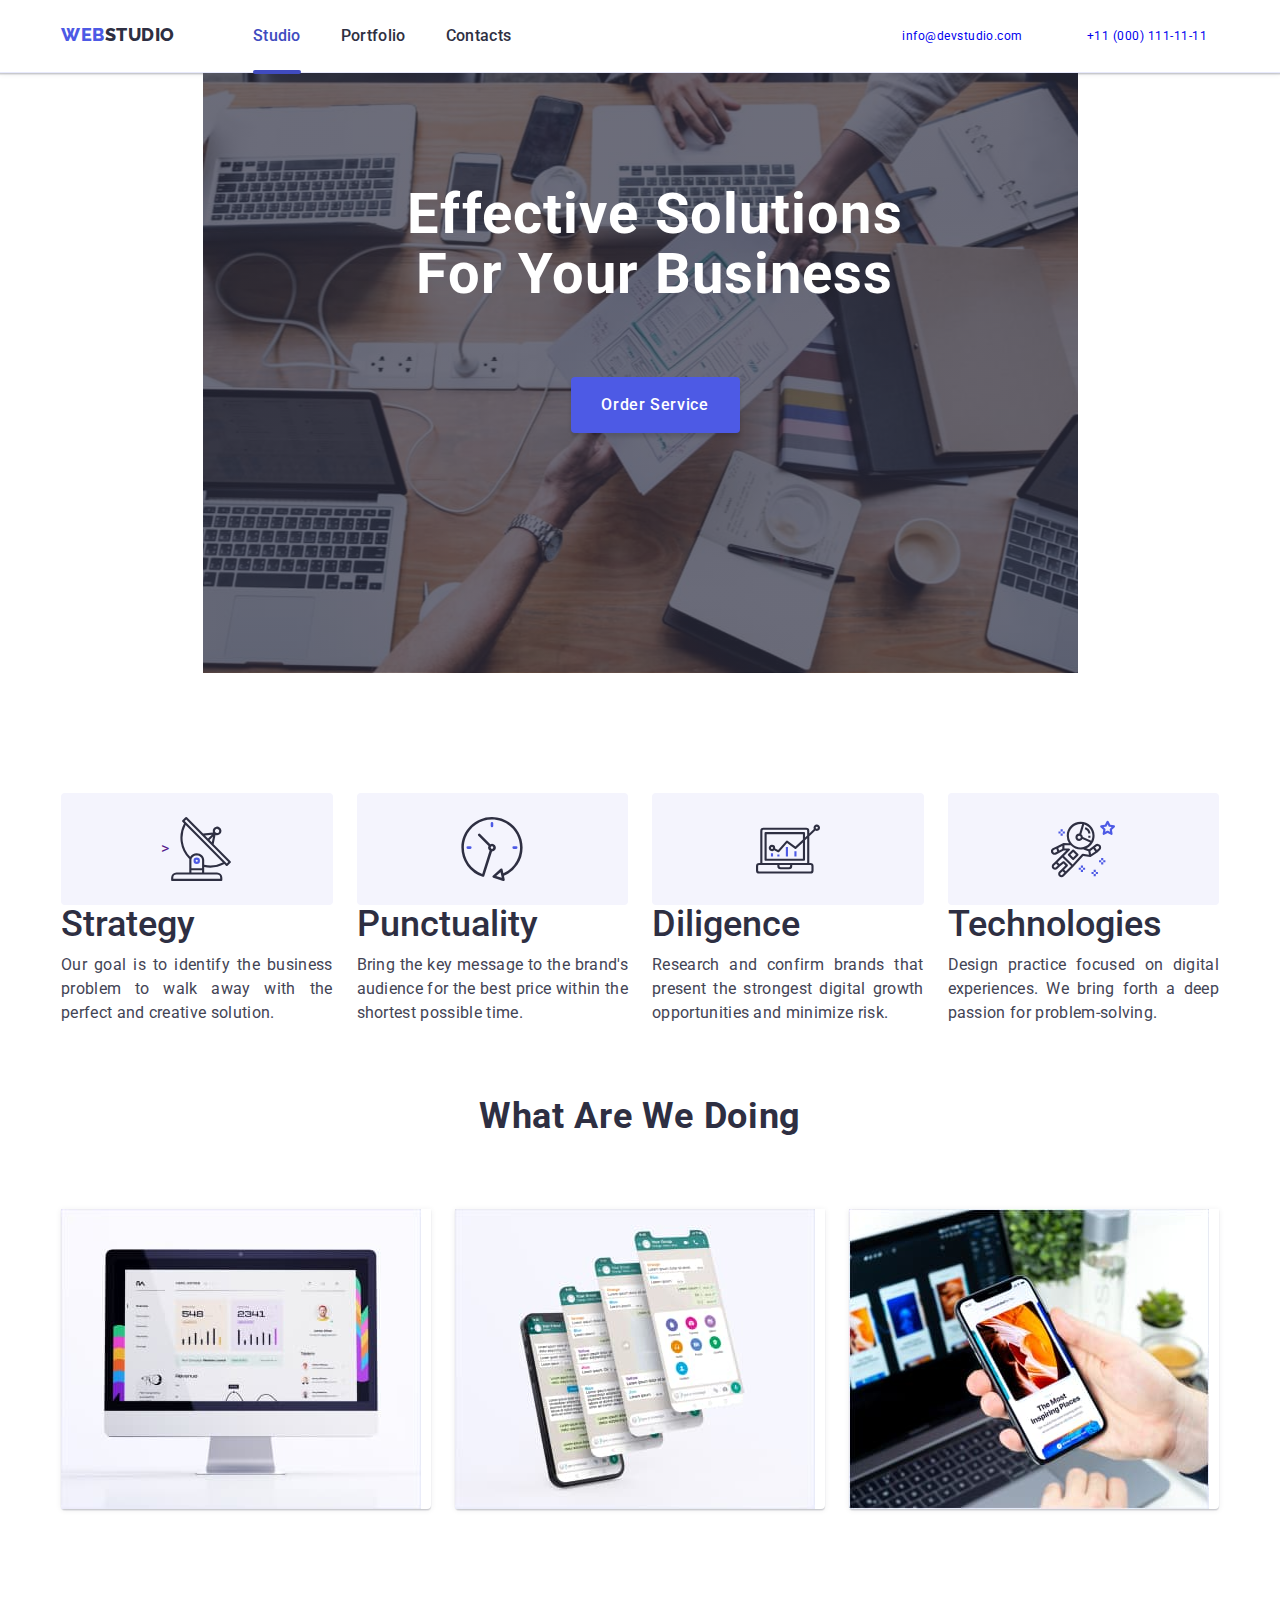
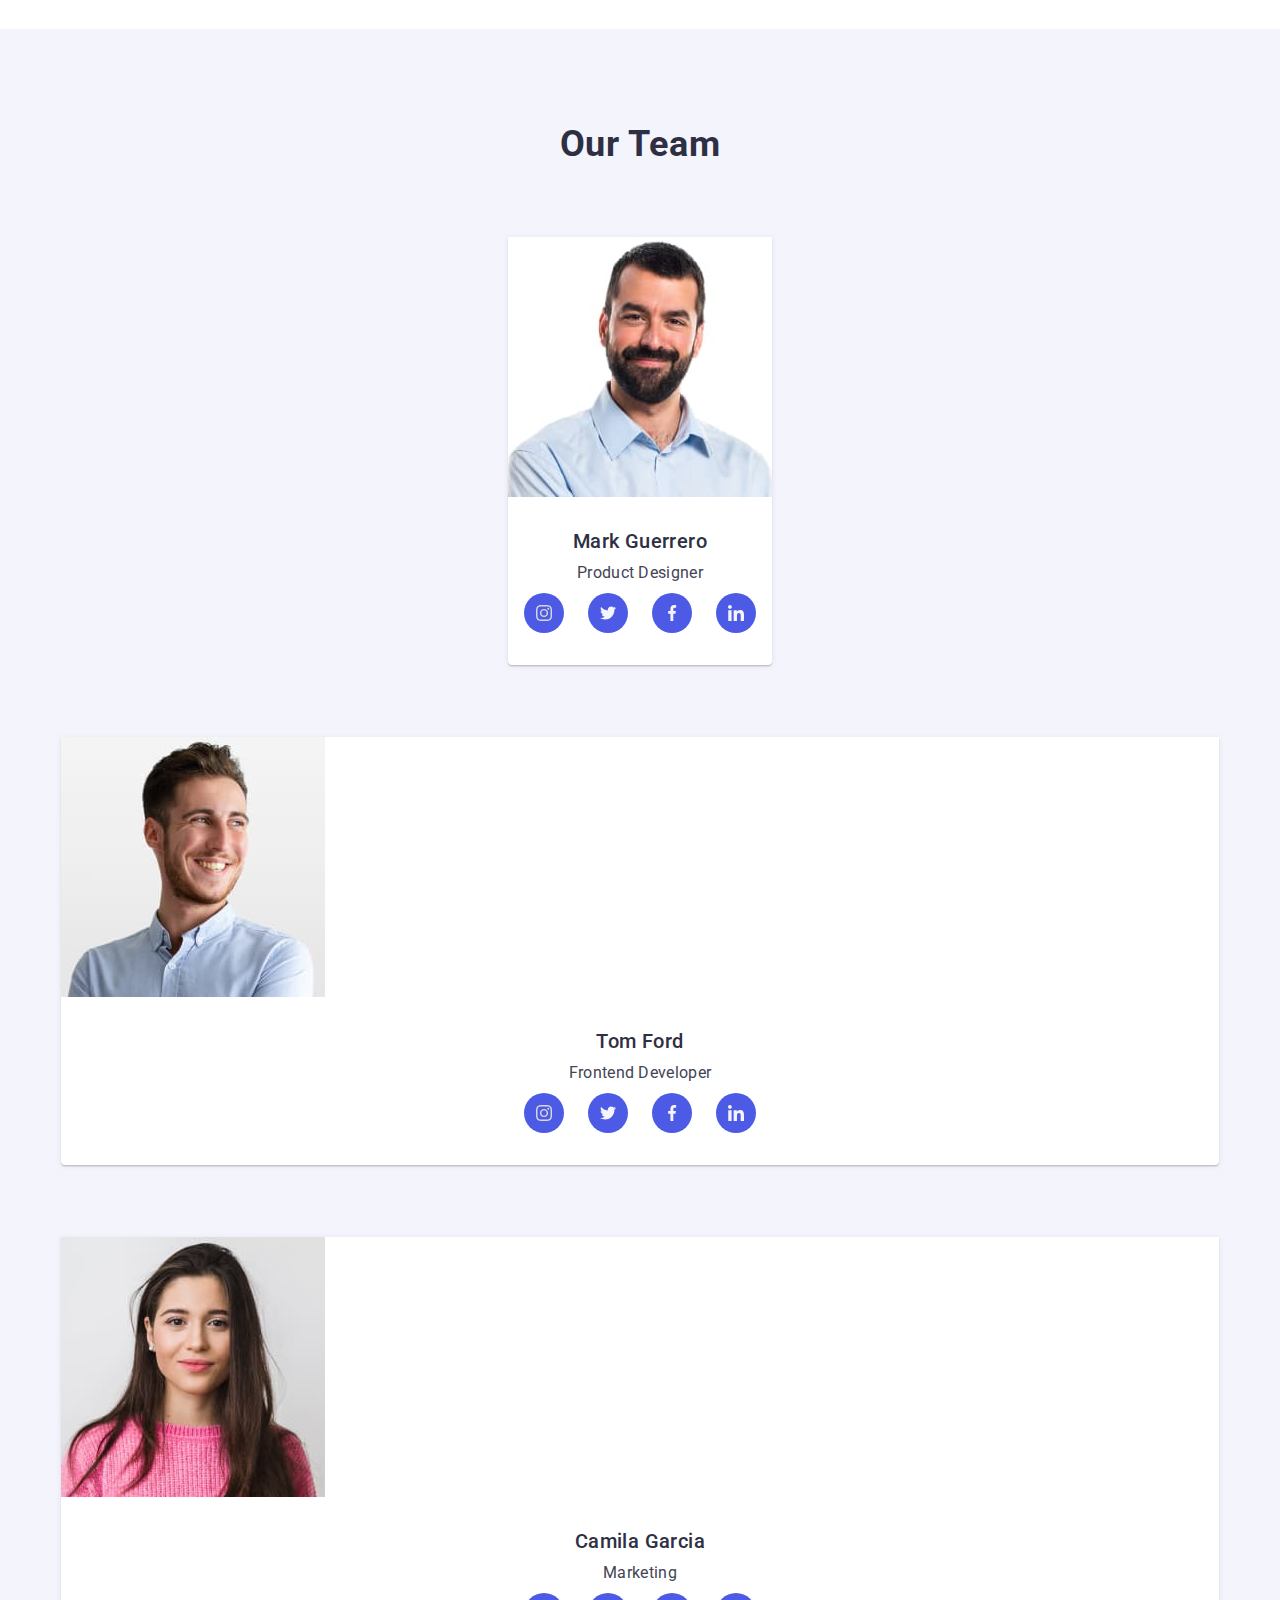
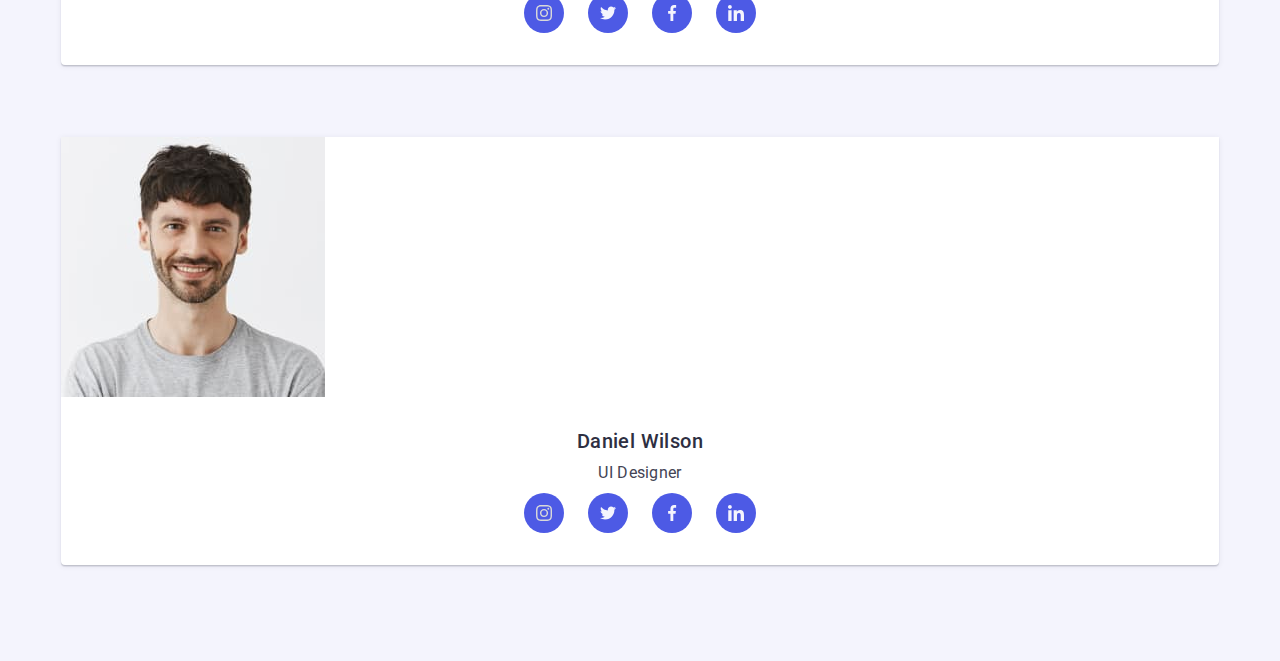
==== commit ae54d812: "summary" ====
--- a/index.html
+++ b/index.html
@@ -266,22 +266,19 @@
 
       <section class="about-team">
         <div class="container">
-          <h2 class="hero-main-title">Our Team</h2>
+          <h2 class="team-main-title">Our Team</h2>
           <ul class="team-list list">
             <li class="team-item">
               <img
-                srcset="
-                  ./images/guerreromark.jpg     1x,
-                  ./images/guerreromark-2px.png 2x
-                "
+                srcset="./images/guerreromark-2px.png 2x"
                 src="./images/guerreromark.jpg"
                 alt="Mark Guerrero"
                 width="264"
                 height="260"
               />
               <div class="hero-text">
-                <h3 class="hero-second-title">Mark Guerrero</h3>
-                <p class="section-description">Product Designer</p>
+                <h3 class="team-title">Mark Guerrero</h3>
+                <p class="team-section-description">Product Designer</p>
                 <ul class="team-soc-list list">
                   <li class="taem-soc-item">
                     <a href="" class="team-soc-link link"
@@ -316,15 +313,15 @@
             </li>
             <li class="about-item">
               <img
-                srcset="./images/tomford.jpg 1x, ./images/tomford-2px.png 2x"
+                srcset="/images/tomford-2px.png 2x"
                 src="./images/tomford.jpg"
                 alt="Tom Ford"
                 width="264"
                 height="260"
               />
               <div class="hero-text">
-                <h3 class="hero-second-title">Tom Ford</h3>
-                <p class="section-description">Frontend Developer</p>
+                <h3 class="team-title">Tom Ford</h3>
+                <p class="team-section-description">Frontend Developer</p>
                 <ul class="team-soc-list list">
                   <li class="taem-soc-item">
                     <a href="" class="team-soc-link link">
@@ -359,18 +356,15 @@
             </li>
             <li class="about-item">
               <img
-                srcset="
-                  ./images/garciacamila.jpg     1x,
-                  ./images/garciacamila-2px.png 2x
-                "
+                srcset="./images/garciacamila-2px.png 2x"
                 src="./images/garciacamila.jpg"
                 alt="Camila Garcia"
                 width="264"
                 height="260"
               />
               <div class="hero-text">
-                <h3 class="hero-second-title">Camila Garcia</h3>
-                <p class="section-description">Marketing</p>
+                <h3 class="team-title">Camila Garcia</h3>
+                <p class="team-section-description">Marketing</p>
                 <ul class="team-soc-list list">
                   <li class="taem-soc-item">
                     <a href="" class="team-soc-link link">
@@ -405,18 +399,15 @@
             </li>
             <li class="about-item">
               <img
-                srcset="
-                  ./images/danielwilson.jpg     1x,
-                  ./images/danielwilson-2px.png 2x
-                "
+                srcset="./images/danielwilson-2px.png 2x"
                 src="./images/danielwilson.jpg"
                 alt="Daniel Wilson"
                 width="264"
                 height="260"
               />
               <div class="hero-text">
-                <h3 class="hero-second-title">Daniel Wilson</h3>
-                <p class="section-description">UI Designer</p>
+                <h3 class="team-title">Daniel Wilson</h3>
+                <p class="team-section-description">UI Designer</p>
                 <ul class="team-soc-list list">
                   <li class="taem-soc-item">
                     <a href="" class="team-soc-link link">
--- a/css/basic.css
+++ b/css/basic.css
@@ -542,3 +542,93 @@
 }
 
 /*=====================Our Team==================*/
+
+.about-team {
+  padding-top: 96px;
+  padding-bottom: 96px;
+  background-color: #f4f4fd;
+}
+
+.team-main-title {
+  font-weight: 700;
+  font-size: 36px;
+  line-height: 1.11;
+  letter-spacing: 0.02em;
+  margin-bottom: 72px;
+  text-transform: capitalize;
+  text-align: center;
+  color: #2e2f42;
+}
+
+.team-list {
+  display: flex;
+  flex-direction: column;
+  gap: 72px;
+  align-items: center;
+}
+
+.team-item {
+  background-color: #ffffff;
+  box-shadow: 0px 1px 6px rgba(46, 47, 66, 0.08),
+    0px 1px 1px rgba(46, 47, 66, 0.16), 0px 2px 1px rgba(46, 47, 66, 0.08);
+  border-radius: 0px 0px 4px 4px;
+}
+
+.hero-text {
+  display: flex;
+  flex-direction: column;
+  justify-content: center;
+  align-items: center;
+  padding: 32px 16px;
+}
+
+.team-title {
+  font-weight: 500;
+  font-size: 20px;
+  line-height: 1.2;
+  letter-spacing: 0.02em;
+  text-align: center;
+  margin-bottom: 8px;
+  color: #2e2f42;
+}
+
+.team-section-description {
+  font-size: 16px;
+  line-height: 1.5;
+  letter-spacing: 0.02em;
+  text-align: center;
+  margin-bottom: 8px;
+}
+
+.team-soc-list {
+  display: flex;
+  justify-content: center;
+  align-items: center;
+  gap: 24px;
+}
+
+.taem-soc-item {
+  height: 40px;
+  width: 40px;
+}
+
+.team-soc-link {
+  width: 100%;
+  height: 100%;
+  border-radius: 50%;
+  background-color: #4d5ae5;
+  display: flex;
+  align-items: center;
+  justify-content: center;
+  color: #ffffff;
+  transition: background-color 250ms cubic-bezier(0.4, 0, 0.2, 1);
+}
+
+.team-soc-icon {
+  fill: currentColor;
+}
+.team-soc-link:hover {
+  background-color: #404bbf;
+  color: #ffffff;
+  transition: transform 250ms cubic-bezier(0.4, 0, 0.2, 1), linear;
+}
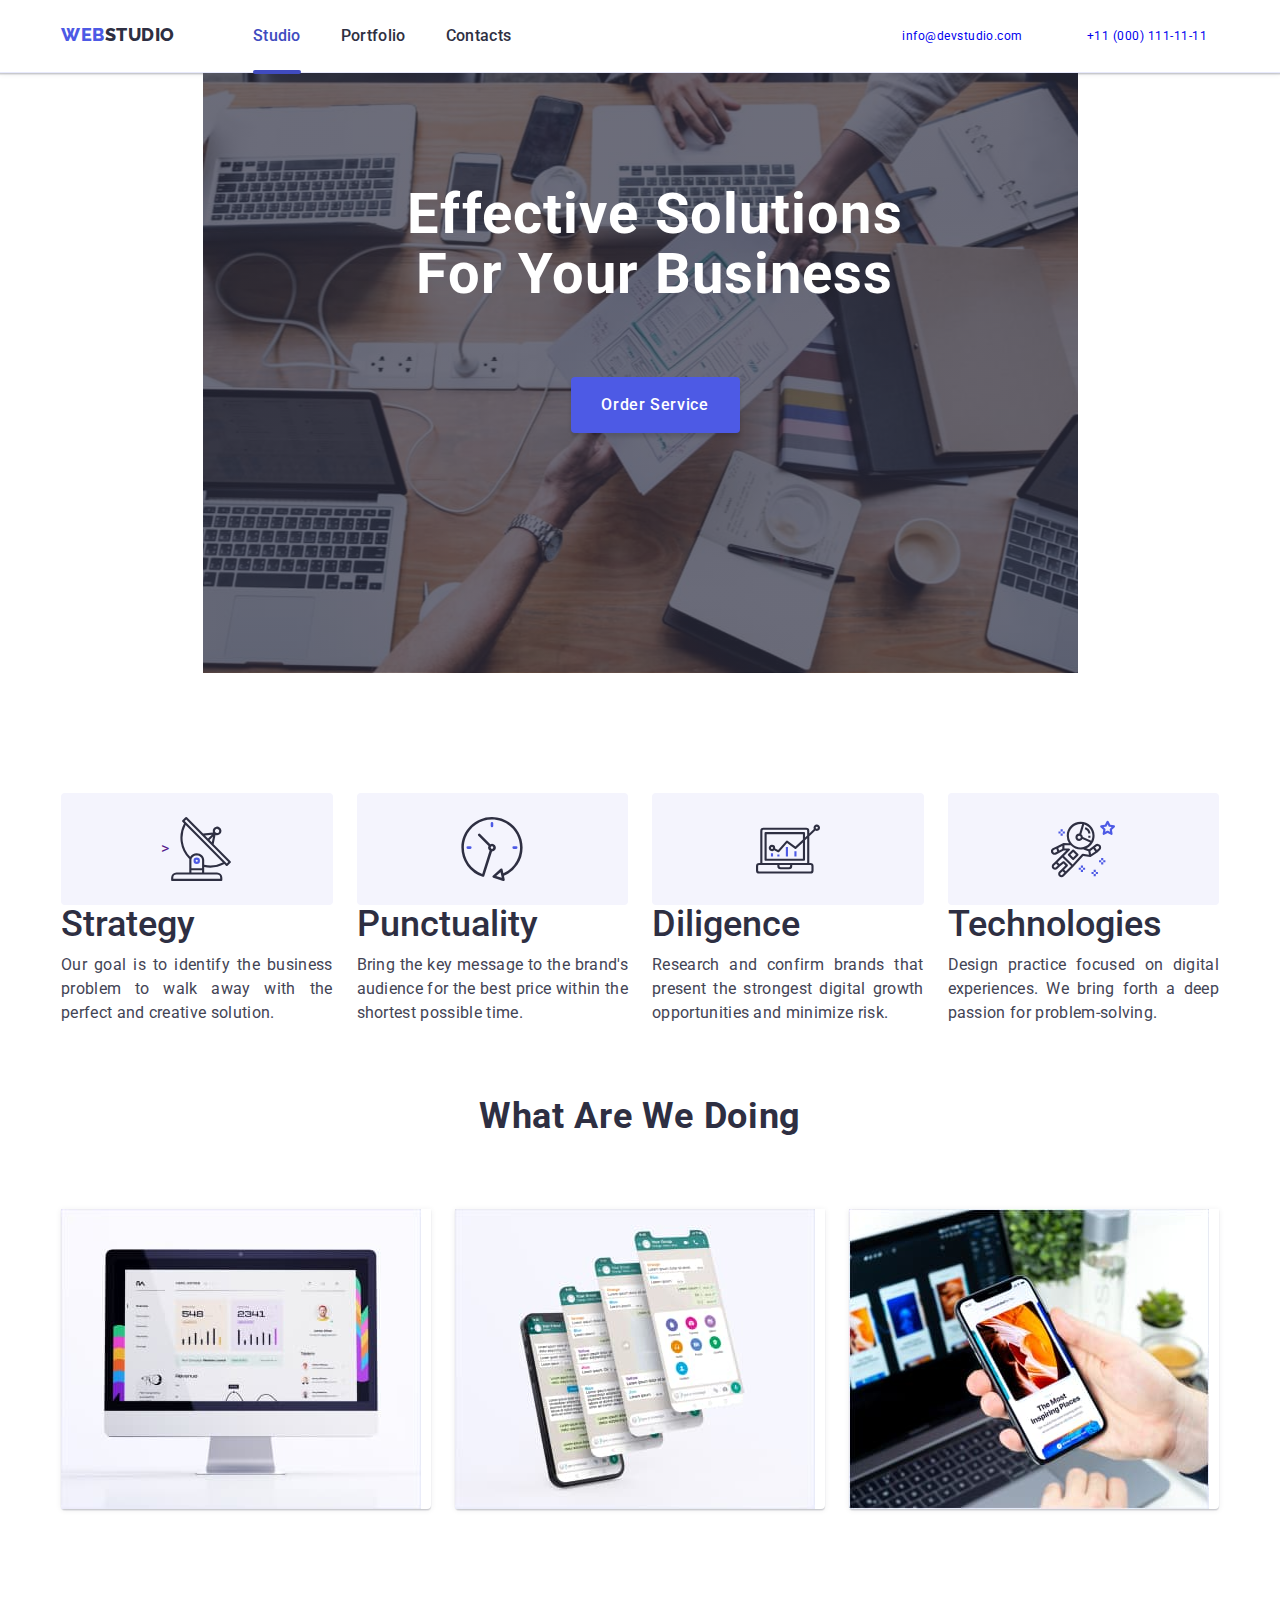
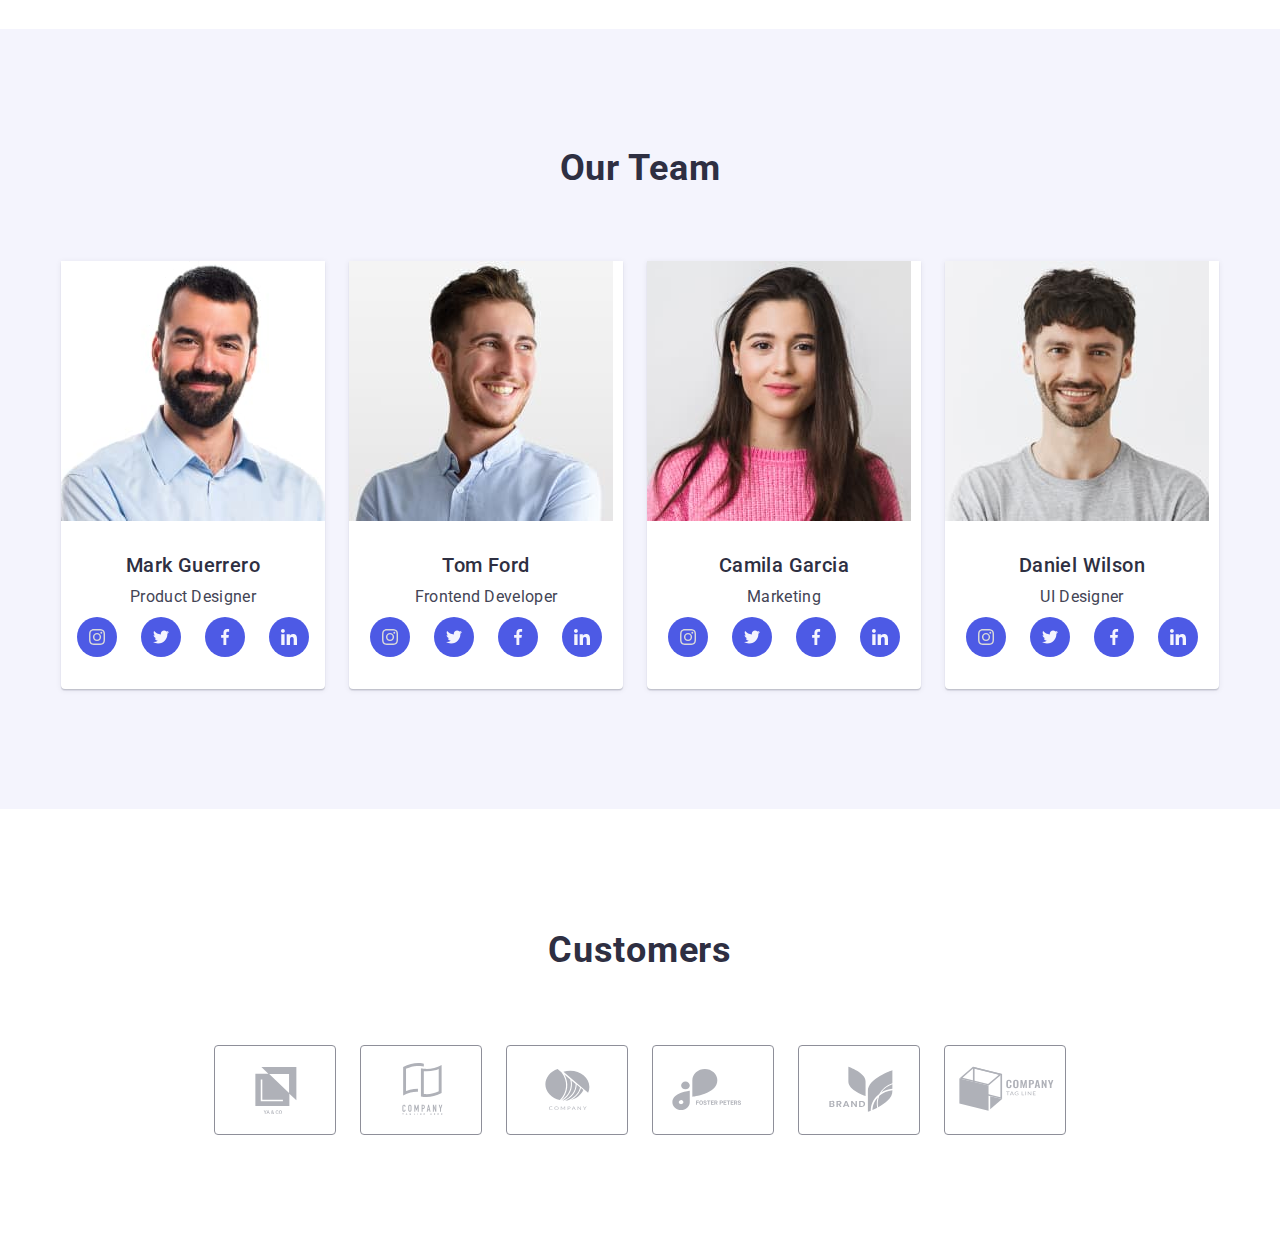
==== commit 82b45f9b: "summary" ====
--- a/index.html
+++ b/index.html
@@ -444,9 +444,9 @@
         </div>
       </section>
 
-      <!--<section class="сustomers">
+      <section class="сustomers">
         <div class="container">
-          <h2 class="hero-main-title">Customers</h2>
+          <h2 class="сustomers-title">Customers</h2>
           <ul class="сustomers-logo list">
             <li class="сustomers-item">
               <a href="" class="сustomers-link link">
@@ -492,7 +492,7 @@
             </li>
           </ul>
         </div>
-      </section>-->
+      </section>
     </main>
     <!--<footer class="footer logo-link">
       <div class="footer-wrap container">
--- a/css/basic.css
+++ b/css/basic.css
@@ -627,8 +627,61 @@
 .team-soc-icon {
   fill: currentColor;
 }
-.team-soc-link:hover {
-  background-color: #404bbf;
-  color: #ffffff;
+
+/*======================Customers=====================*/
+
+.сustomers {
+  position: relative;
+  background-color: #ffffff;
+  text-align: center;
+  padding-top: 96px;
+  padding-bottom: 96px;
+}
+.сustomers-title {
+  font-weight: 700;
+  font-size: 36px;
+  line-height: 1.22;
+  letter-spacing: 0.02em;
+  margin-bottom: 72px;
+  text-align: center;
+  text-transform: capitalize;
+  color: #2e2f42;
+}
+
+.сustomers-logo {
+  display: flex;
+  flex-wrap: wrap;
+  column-gap: 24px;
+  row-gap: 72px;
+  justify-content: center;
+}
+
+.сustomers-item {
+  display: flex;
+  align-items: center;
+  justify-content: center;
+  width: 120px;
+  height: 88px;
+  border: 1px solid #8e8f99;
+  border-radius: 4px;
+  color: #8e8f99;
+  cursor: pointer;
+  transition: background-color 250ms cubic-bezier(0.4, 0, 0.2, 1);
+}
+
+.сustomers-link {
+  display: block;
+}
+
+.сustomers-icon {
+  fill: #afb1b8;
+}
+
+.сustomers-link:hover {
+  border-color: #4d5ae5;
   transition: transform 250ms cubic-bezier(0.4, 0, 0.2, 1), linear;
 }
+
+.сustomers-link:hover .сustomers-icon {
+  fill: #4d5ae5;
+}
--- a/css/tablet.css
+++ b/css/tablet.css
@@ -140,4 +140,30 @@
   .about-work {
     display: none;
   }
+
+  /*=====================Our Team==================*/
+
+  .team-list {
+    display: flex;
+    flex-direction: row;
+    flex-wrap: wrap;
+    column-gap: 24px;
+    row-gap: 64px;
+    align-items: center;
+    justify-content: center;
+  }
+
+  /*======================Customers=====================*/
+
+  .customers-icon-item {
+    width: 190px;
+  }
+
+  .сustomers-logo {
+    display: flex;
+    flex-wrap: wrap;
+    column-gap: 24px;
+    row-gap: 72px;
+    justify-content: center;
+  }
 }
--- a/css/desktop.css
+++ b/css/desktop.css
@@ -133,4 +133,33 @@
       0px 1px 1px rgba(46, 47, 66, 0.16), 0px 2px 1px rgba(46, 47, 66, 0.08);
     border-radius: 0px 0px 4px 4px;
   }
+
+  /*=====================Our Team==================*/
+
+  .about-team {
+    padding-top: 120px;
+    padding-bottom: 120px;
+  }
+
+  .team-list {
+    flex-wrap: nowrap;
+  }
+
+  /*======================Customers=====================*/
+
+  .сustomers {
+    padding-top: 120px;
+    padding-bottom: 120px;
+  }
+
+  .сustomers-logo {
+    display: flex;
+    justify-content: center;
+    align-items: center;
+    gap: 24px;
+  }
+
+  .customers-item {
+    width: 168px;
+  }
 }
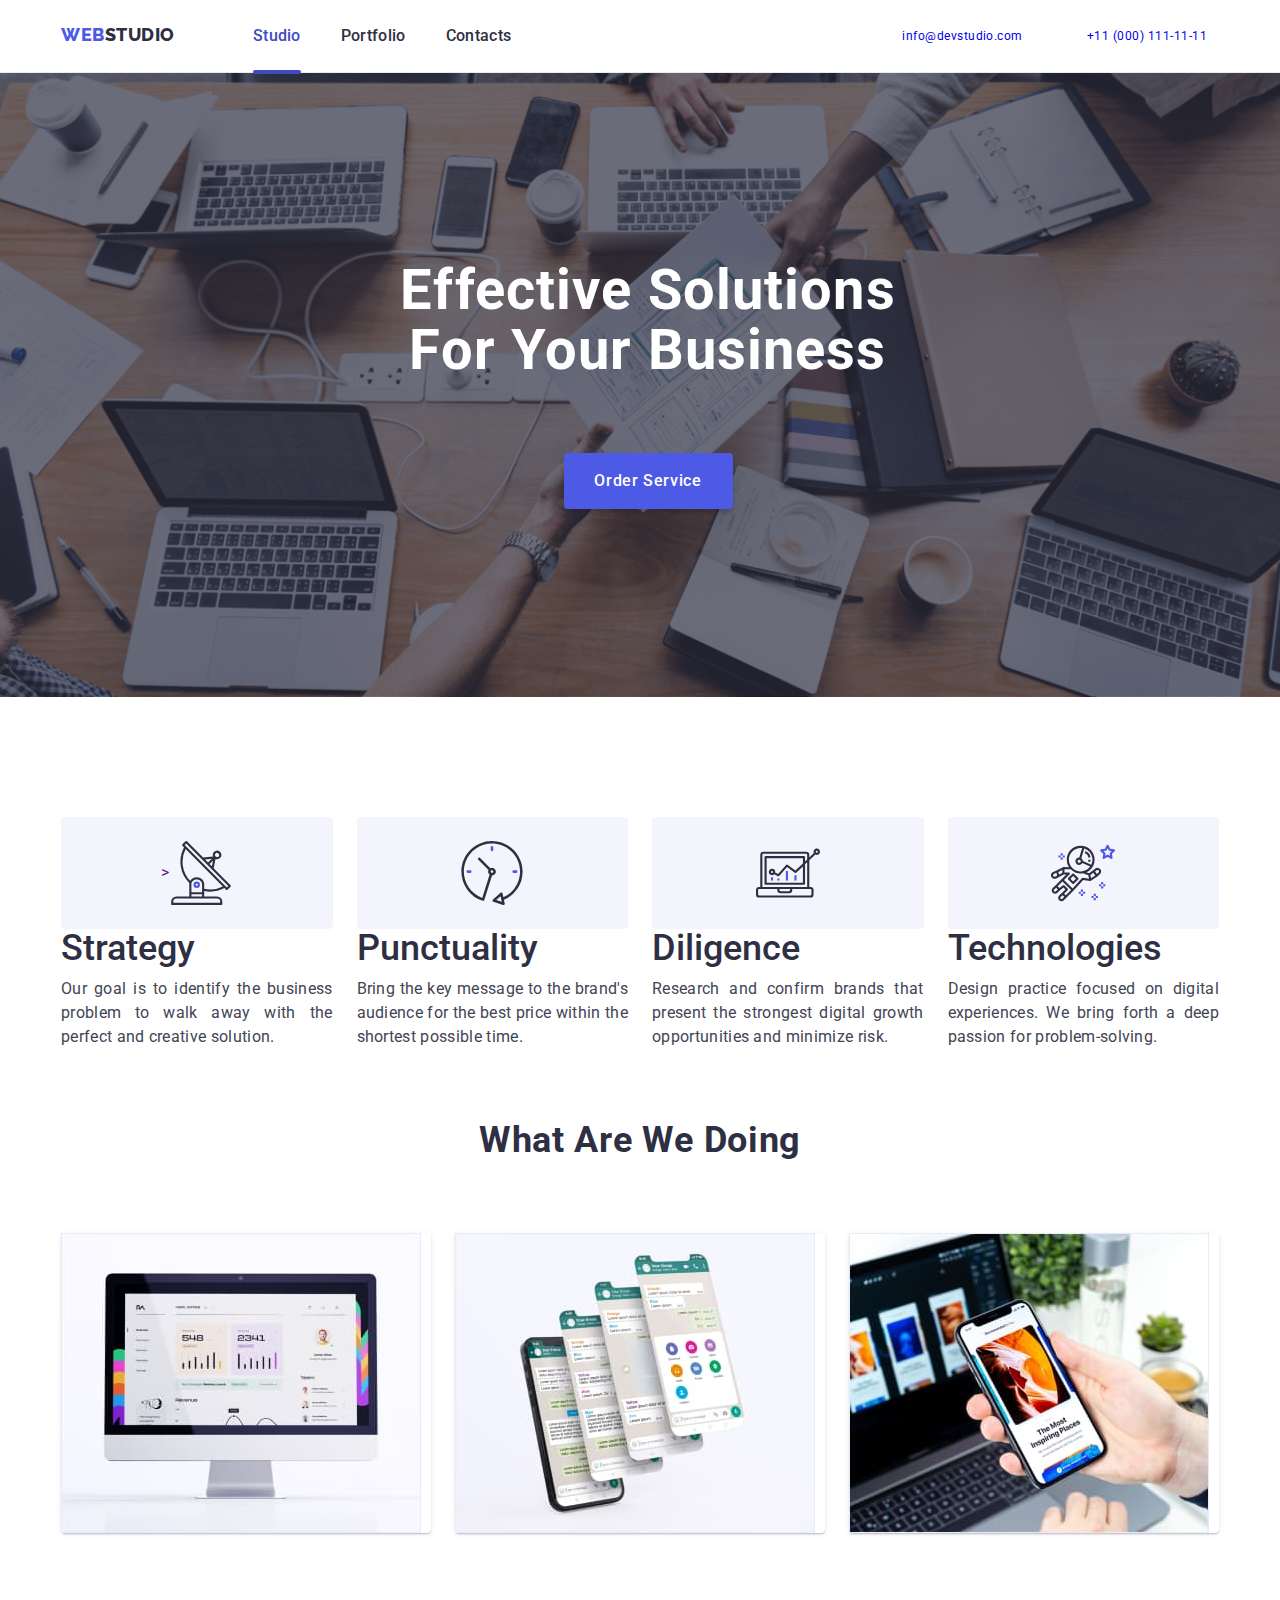
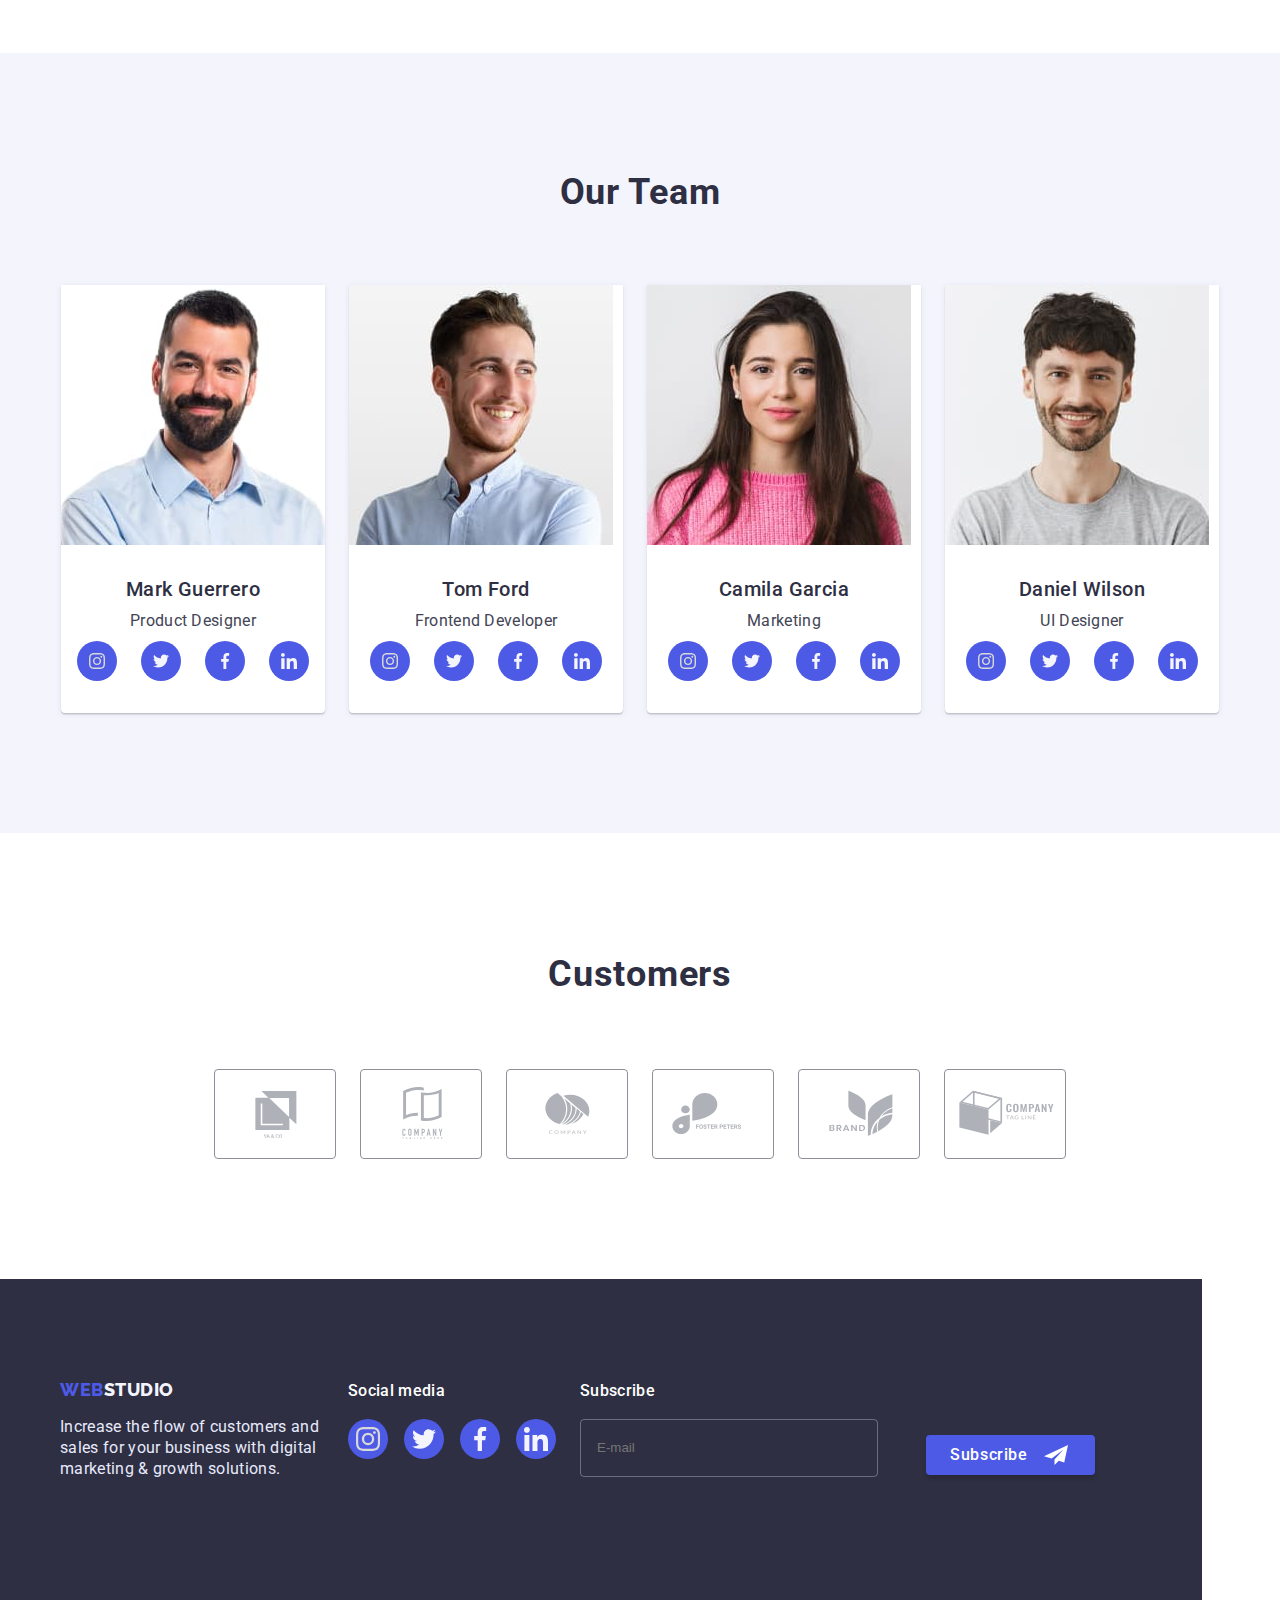
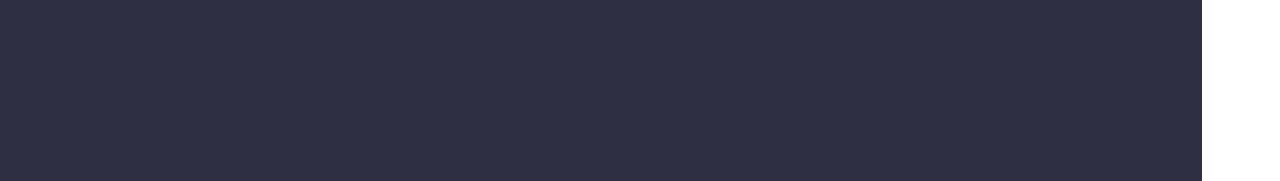
==== commit 29bf60ea: "summary" ====
--- a/index.html
+++ b/index.html
@@ -494,10 +494,10 @@
         </div>
       </section>
     </main>
-    <!--<footer class="footer logo-link">
+    <footer class="footer logo-link">
       <div class="footer-wrap container">
-        <div>
-          <a href="./index.html" class="logo-web link"
+        <div class="footer-section">
+          <a href="./index.html" class="logo-web logo-footer link"
             >Web<span class="logo-studio-footer">studio</span></a
           >
           <p class="footer-text">
@@ -539,7 +539,7 @@
           </ul>
         </div>
         <div class="footer-component">
-          <h3 class="component-text">Subscribe</h3>
+          <h3 class="social-text">Subscribe</h3>
           <form class="component-form">
             <div class="component-field">
               <input
@@ -559,7 +559,7 @@
           </form>
         </div>
       </div>
-    </footer>-->
+    </footer>
     <div class="backdrop is-hidden" data-modal>
       <div class="modal">
         <button type="button" data-modal-close class="modal-close">
--- a/css/basic.css
+++ b/css/basic.css
@@ -231,7 +231,6 @@
     ),
     url(../images/Hero-bg-mob.png);
   background-size: cover;
-  max-width: 767px;
   margin: 0 auto;
 }
 
@@ -651,22 +650,13 @@
 .сustomers-logo {
   display: flex;
   flex-wrap: wrap;
-  column-gap: 24px;
+  column-gap: 16px;
   row-gap: 72px;
   justify-content: center;
 }
 
 .сustomers-item {
-  display: flex;
-  align-items: center;
-  justify-content: center;
-  width: 120px;
-  height: 88px;
-  border: 1px solid #8e8f99;
-  border-radius: 4px;
-  color: #8e8f99;
-  cursor: pointer;
-  transition: background-color 250ms cubic-bezier(0.4, 0, 0.2, 1);
+  width: 190px;
 }
 
 .сustomers-link {
@@ -685,3 +675,141 @@
 .сustomers-link:hover .сustomers-icon {
   fill: #4d5ae5;
 }
+
+/*======================footer=====================*/
+
+.footer {
+  background-color: #2e2f42;
+  padding-top: 100px;
+  padding-bottom: 100px;
+  margin-right: auto;
+}
+
+.footer-wrap {
+  display: flex;
+  flex-direction: column;
+  align-items: center;
+  margin-bottom: 72px;
+}
+
+.logo-footer {
+  display: flex;
+  align-items: center;
+  justify-content: center;
+}
+
+.footer-text {
+  margin-bottom: 72px;
+}
+
+.logo-studio-footer {
+  color: #f4f4fd;
+}
+
+.social-nav {
+  align-items: center;
+  padding-bottom: 132px;
+}
+
+.social-text {
+  font-style: normal;
+  font-weight: 500;
+  font-size: 16px;
+  line-height: 1.5;
+  margin-bottom: 16px;
+  letter-spacing: 0.02em;
+  color: #ffffff;
+  display: flex;
+  justify-content: center;
+}
+
+.component-form {
+  display: flex;
+  justify-content: center;
+  align-items: center;
+  flex-direction: column;
+  gap: 24px;
+}
+
+.footer-soc-list {
+  display: flex;
+  justify-content: center;
+  align-items: center;
+  gap: 16px;
+}
+
+.footer-soc-item {
+  height: 40px;
+  width: 40px;
+}
+
+.footer-soc-link {
+  width: 100%;
+  height: 100%;
+  border-radius: 50%;
+  background-color: #4d5ae5;
+  display: flex;
+  align-items: center;
+  justify-content: center;
+}
+
+.footer-soc-icon {
+  fill: currentColor;
+}
+
+.footer-soc-link:hover {
+  background-color: #31d0aa;
+  transition: transform 250ms cubic-bezier(0.4, 0, 0.2, 1), linear;
+}
+
+.footer-soc-link:hover .footer-soc-icon {
+  fill: #8e8f99;
+}
+
+.footer-component {
+  align-items: center;
+  /*margin-left: 80px;*/
+  padding-bottom: 132px;
+}
+
+.component-field {
+  display: flex;
+}
+
+.component-input {
+  padding: 8px 16px 8px 16px;
+  border: 1px solid rgba(255, 255, 255, 0.3);
+  border-radius: 4px;
+  background-color: transparent;
+  width: 264px;
+  height: 40px;
+  margin-right: 24px;
+  color: #f4f4fd;
+  outline: transparent;
+  transition: border-color 250ms cubic-bezier(0.4, 0, 0.2, 1);
+}
+
+.component-btn-input {
+  width: 165px;
+  height: 40px;
+  padding: 8px 24px;
+  background-color: #4d5ae5;
+  border-radius: 4px;
+  border: transparent;
+  display: flex;
+  gap: 16px;
+  font-weight: 500;
+  font-size: 16px;
+  line-height: 1.5;
+  text-align: center;
+  letter-spacing: 0.04em;
+  margin-top: 16px;
+  margin-left: 24px;
+  color: #ffffff;
+  transition: background-color 250ms cubic-bezier(0.4, 0, 0.2, 1);
+}
+
+.component-icon {
+  top: 8px;
+  left: 117px;
+}
--- a/css/tablet.css
+++ b/css/tablet.css
@@ -1,14 +1,6 @@
 @media screen and (min-width: 768px) {
   .container {
     max-width: 768px;
-  }
-
-  .container {
-    width: 100%;
-    padding-left: 15px;
-    padding-right: 15px;
-    margin-left: auto;
-    margin-right: auto;
   }
 
   /*======================Header===================*/
@@ -156,14 +148,61 @@
   /*======================Customers=====================*/
 
   .customers-icon-item {
+    width: 168px;
+  }
+
+  .сustomers-logo {
+    column-gap: 24px;
+  }
+
+  .сustomers-item {
     width: 190px;
   }
 
-  .сustomers-logo {
-    display: flex;
+  /*======================footer=====================*/
+
+  .footer-wrap {
+    display: flex;
+    flex-direction: row;
     flex-wrap: wrap;
     column-gap: 24px;
     row-gap: 72px;
-    justify-content: center;
-  }
+    align-items: flex-start;
+    padding-left: 60px;
+  }
+
+  .footer-section {
+    margin-bottom: 0;
+  }
+
+  .logo-footer {
+    display: flex;
+    align-items: center;
+    justify-content: flex-start;
+  }
+
+  .social-nav {
+    margin-bottom: 0;
+  }
+
+  .social-text {
+    justify-content: flex-start;
+  }
+
+  .footer-text {
+    margin-bottom: 72px;
+  }
+
+  .footer-component {
+    justify-content: flex-start;
+  }
+
+  .component-btn-input {
+    margin-left: 24px;
+  }
+
+  .logo-link {
+    margin: 0;
+  }
+  /*======*/
 }
--- a/css/desktop.css
+++ b/css/desktop.css
@@ -38,15 +38,16 @@
   .current::after {
     top: 70px;
   }
+
   .hero {
-    background-repeat: no-repeat;
-    background-position: center;
-    background-color: #2e2f42;
+    max-width: 1440px;
+    padding-top: 188px;
+    padding-bottom: 188px;
     background-image: linear-gradient(
         rgba(46, 47, 66, 0.7),
         rgba(46, 47, 66, 0.7)
       ),
-      url(../images/hero-bg.jpg);
+      url(../images/hero-bg.png);
   }
 
   @media (min-device-pixel-ratio: 2),
@@ -57,8 +58,11 @@
           rgba(46, 47, 66, 0.7),
           rgba(46, 47, 66, 0.7)
         ),
-        url(../images/Hero-bg-2px.jpg);
+        url(../images/hero-bg-2px.png);
     }
+  }
+
+  .hero-top-title {
   }
 
   .modal {
@@ -156,10 +160,32 @@
     display: flex;
     justify-content: center;
     align-items: center;
-    gap: 24px;
   }
 
-  .customers-item {
-    width: 168px;
+  .сustomers-item {
+    display: flex;
+    align-items: center;
+    justify-content: center;
+    width: 120px;
+    height: 88px;
+    border: 1px solid #8e8f99;
+    border-radius: 4px;
+    color: #8e8f99;
+    cursor: pointer;
+    transition: background-color 250ms cubic-bezier(0.4, 0, 0.2, 1);
+  }
+
+  /*======================footer=====================*/
+
+  .footer-text {
+    font-style: normal;
+    font-weight: 400;
+    font-size: 16px;
+    line-height: 1.33;
+    letter-spacing: 0.02em;
+    color: #e7e9fc;
+    display: flex;
+    max-width: 264px;
+    margin-top: 16px;
   }
 }
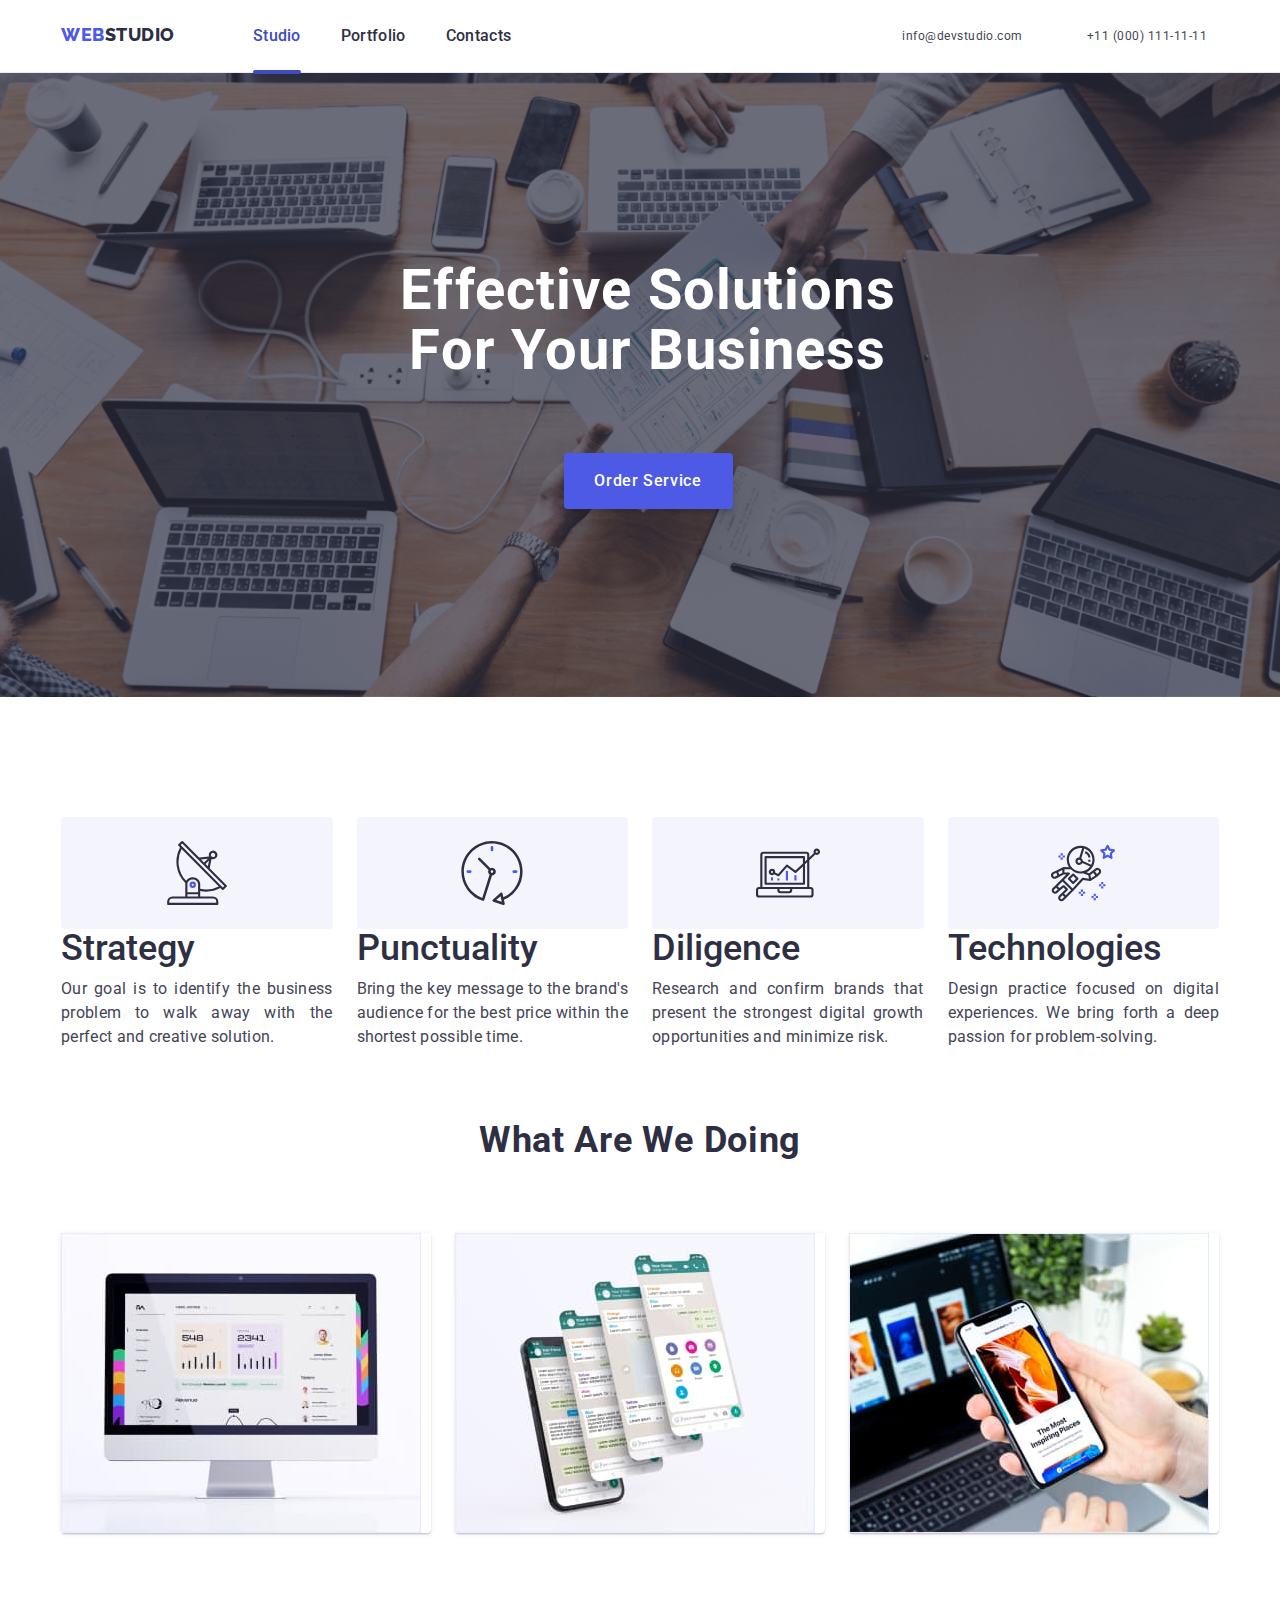
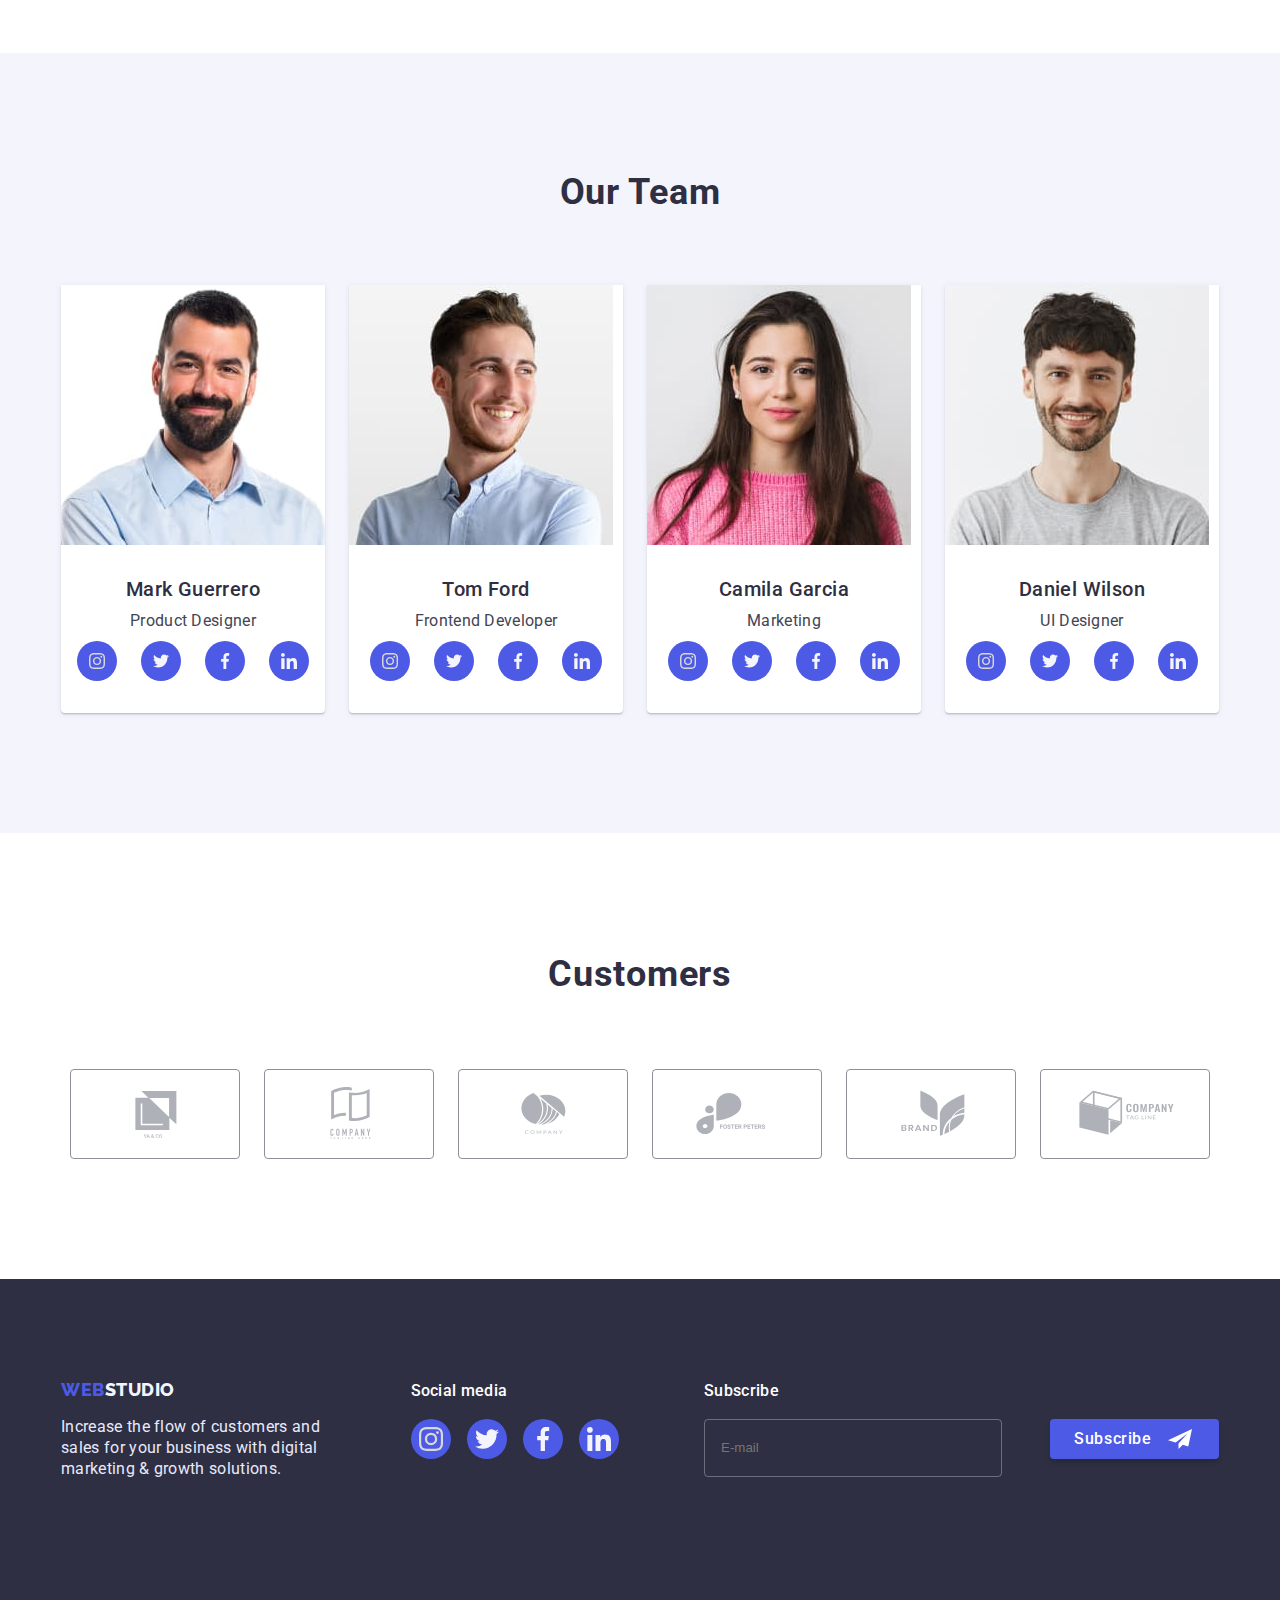
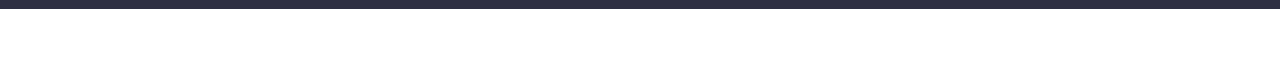
==== commit 041d188a: "summary" ====
--- a/index.html
+++ b/index.html
@@ -161,7 +161,7 @@
                 <ul class="feature-list list">
                   <li class="feature-item">
                     <a href="" class="feature-link link">
-                      ><svg width="64" height="64" class="feature-icons">
+                      <svg width="64" height="64" class="feature-icons">
                         <use href="./images/icons-2.svg#icon-antenna"></use>
                       </svg>
                     </a>
@@ -178,8 +178,8 @@
               <div class="hero-feature">
                 <ul class="feature-list list">
                   <li class="feature-item">
-                    <a href="" class="feature-link link"
-                      ><svg width="64" height="64" class="feature-icons">
+                    <a href="" class="feature-link link">
+                      <svg width="64" height="64" class="feature-icons">
                         <use href="./images/icons-2.svg#icon-clock"></use>
                       </svg>
                     </a>
@@ -313,7 +313,7 @@
             </li>
             <li class="about-item">
               <img
-                srcset="/images/tomford-2px.png 2x"
+                srcset="./images/tomford-2px.png 2x"
                 src="./images/tomford.jpg"
                 alt="Tom Ford"
                 width="264"
@@ -494,7 +494,7 @@
         </div>
       </section>
     </main>
-    <footer class="footer logo-link">
+    <footer class="footer">
       <div class="footer-wrap container">
         <div class="footer-section">
           <a href="./index.html" class="logo-web logo-footer link"
--- a/css/basic.css
+++ b/css/basic.css
@@ -659,8 +659,17 @@
   width: 190px;
 }
 
-.сustomers-link {
-  display: block;
+.сustomers-item {
+  display: flex;
+  align-items: center;
+  justify-content: center;
+  width: 190px;
+  height: 88px;
+  border: 1px solid #8e8f99;
+  border-radius: 4px;
+  color: #8e8f99;
+  cursor: pointer;
+  transition: background-color 250ms cubic-bezier(0.4, 0, 0.2, 1);
 }
 
 .сustomers-icon {
@@ -680,8 +689,7 @@
 
 .footer {
   background-color: #2e2f42;
-  padding-top: 100px;
-  padding-bottom: 100px;
+  padding: 96px 80px;
   margin-right: auto;
 }
 
@@ -699,7 +707,14 @@
 }
 
 .footer-text {
+  font-style: normal;
+  font-weight: 400;
+  font-size: 16px;
+  line-height: 1.33;
+  letter-spacing: 0.02em;
+  color: #e7e9fc;
   margin-bottom: 72px;
+  max-width: 264px;
 }
 
 .logo-studio-footer {
--- a/css/tablet.css
+++ b/css/tablet.css
@@ -48,11 +48,13 @@
 
   .contact {
     margin: 0px 12px;
+    color: inherit;
   }
 
   .mail {
     display: block;
     margin-bottom: 12px;
+    color: inherit;
   }
 
   .contact-item {
@@ -156,10 +158,16 @@
   }
 
   .сustomers-item {
+    display: flex;
     width: 190px;
   }
 
   /*======================footer=====================*/
+
+  .footer {
+    padding: 96px 108px;
+    margin-right: auto;
+  }
 
   .footer-wrap {
     display: flex;
@@ -168,7 +176,6 @@
     column-gap: 24px;
     row-gap: 72px;
     align-items: flex-start;
-    padding-left: 60px;
   }
 
   .footer-section {
@@ -189,16 +196,16 @@
     justify-content: flex-start;
   }
 
-  .footer-text {
+  /*.footer-text {
     margin-bottom: 72px;
-  }
+  }*/
 
   .footer-component {
     justify-content: flex-start;
   }
 
   .component-btn-input {
-    margin-left: 24px;
+    margin-top: 0;
   }
 
   .logo-link {
--- a/css/desktop.css
+++ b/css/desktop.css
@@ -163,29 +163,22 @@
   }
 
   .сustomers-item {
-    display: flex;
-    align-items: center;
-    justify-content: center;
-    width: 120px;
-    height: 88px;
-    border: 1px solid #8e8f99;
-    border-radius: 4px;
-    color: #8e8f99;
-    cursor: pointer;
-    transition: background-color 250ms cubic-bezier(0.4, 0, 0.2, 1);
+    width: 168px;
   }
 
   /*======================footer=====================*/
+  .footer {
+    padding: 100px 0 0;
+  }
 
   .footer-text {
-    font-style: normal;
-    font-weight: 400;
-    font-size: 16px;
-    line-height: 1.33;
-    letter-spacing: 0.02em;
-    color: #e7e9fc;
     display: flex;
     max-width: 264px;
     margin-top: 16px;
   }
+
+  .footer-wrap {
+    padding: 0 15px;
+    justify-content: space-between;
+  }
 }
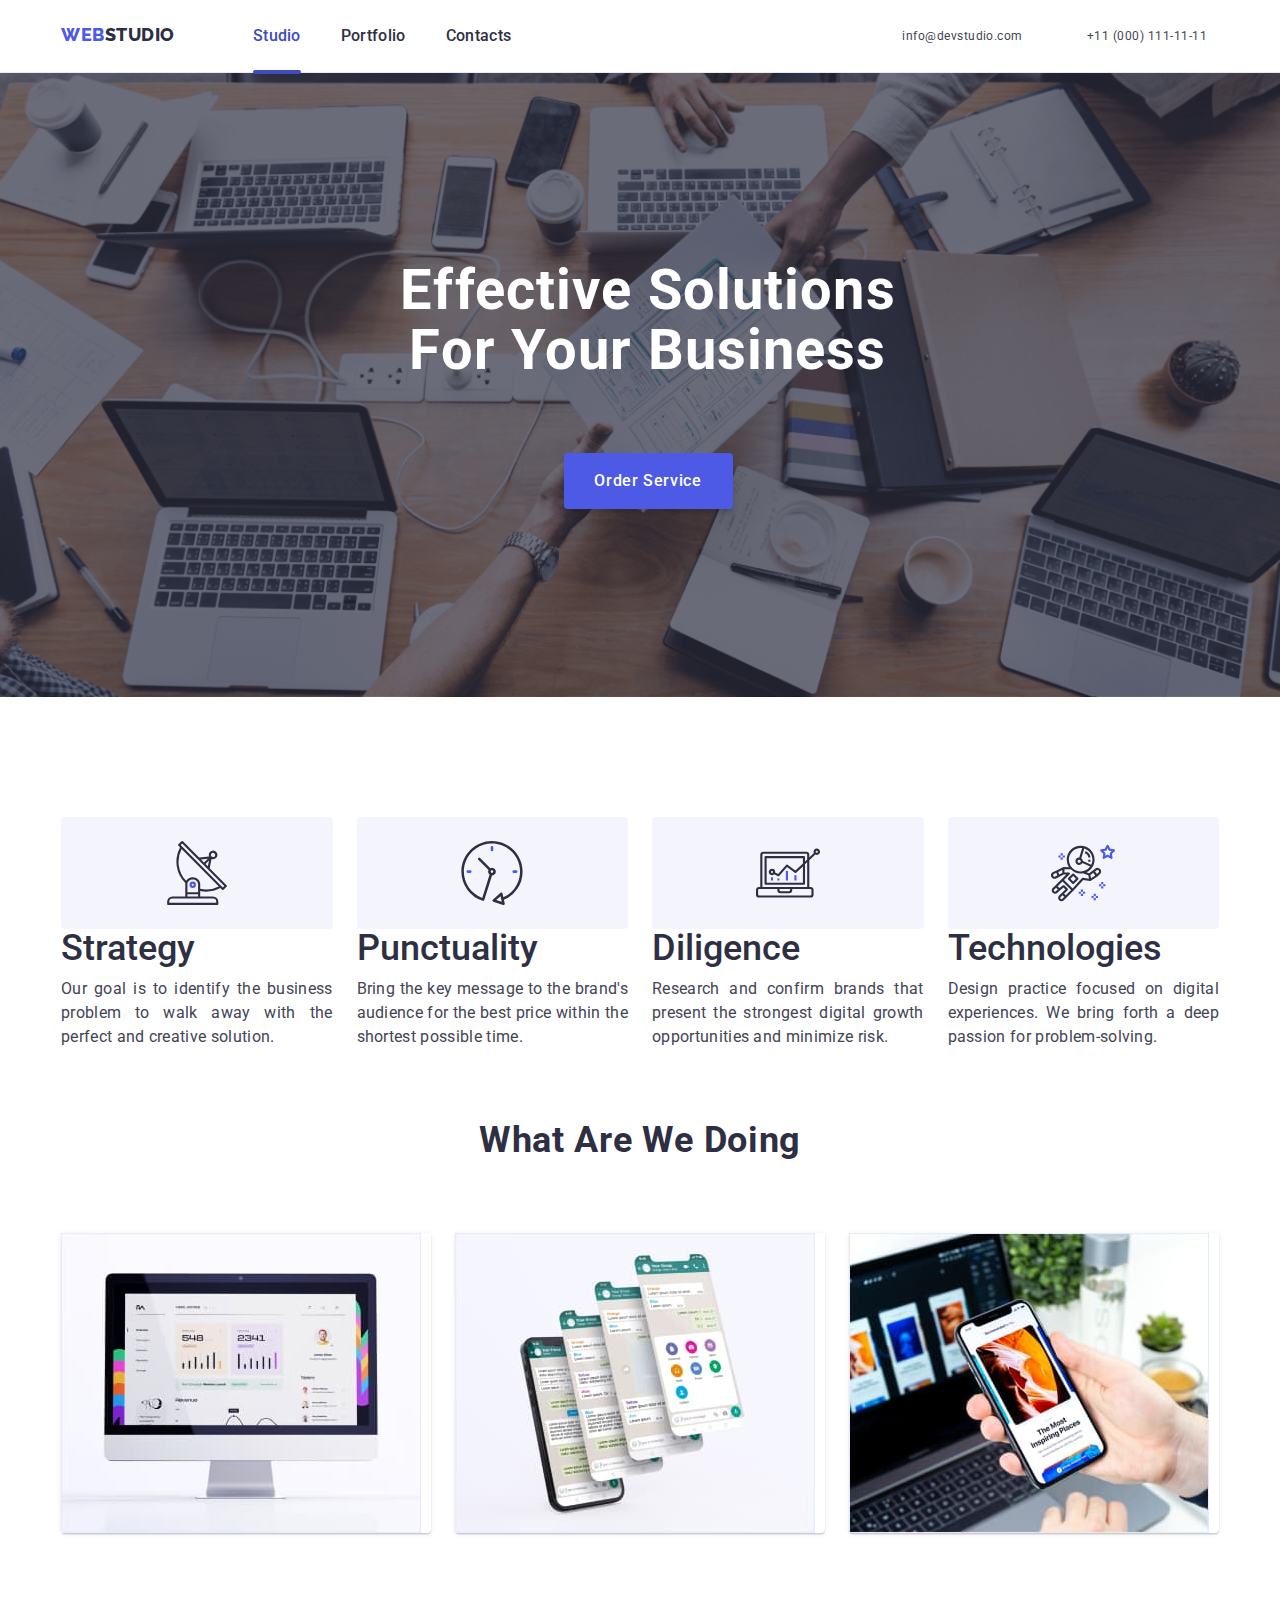
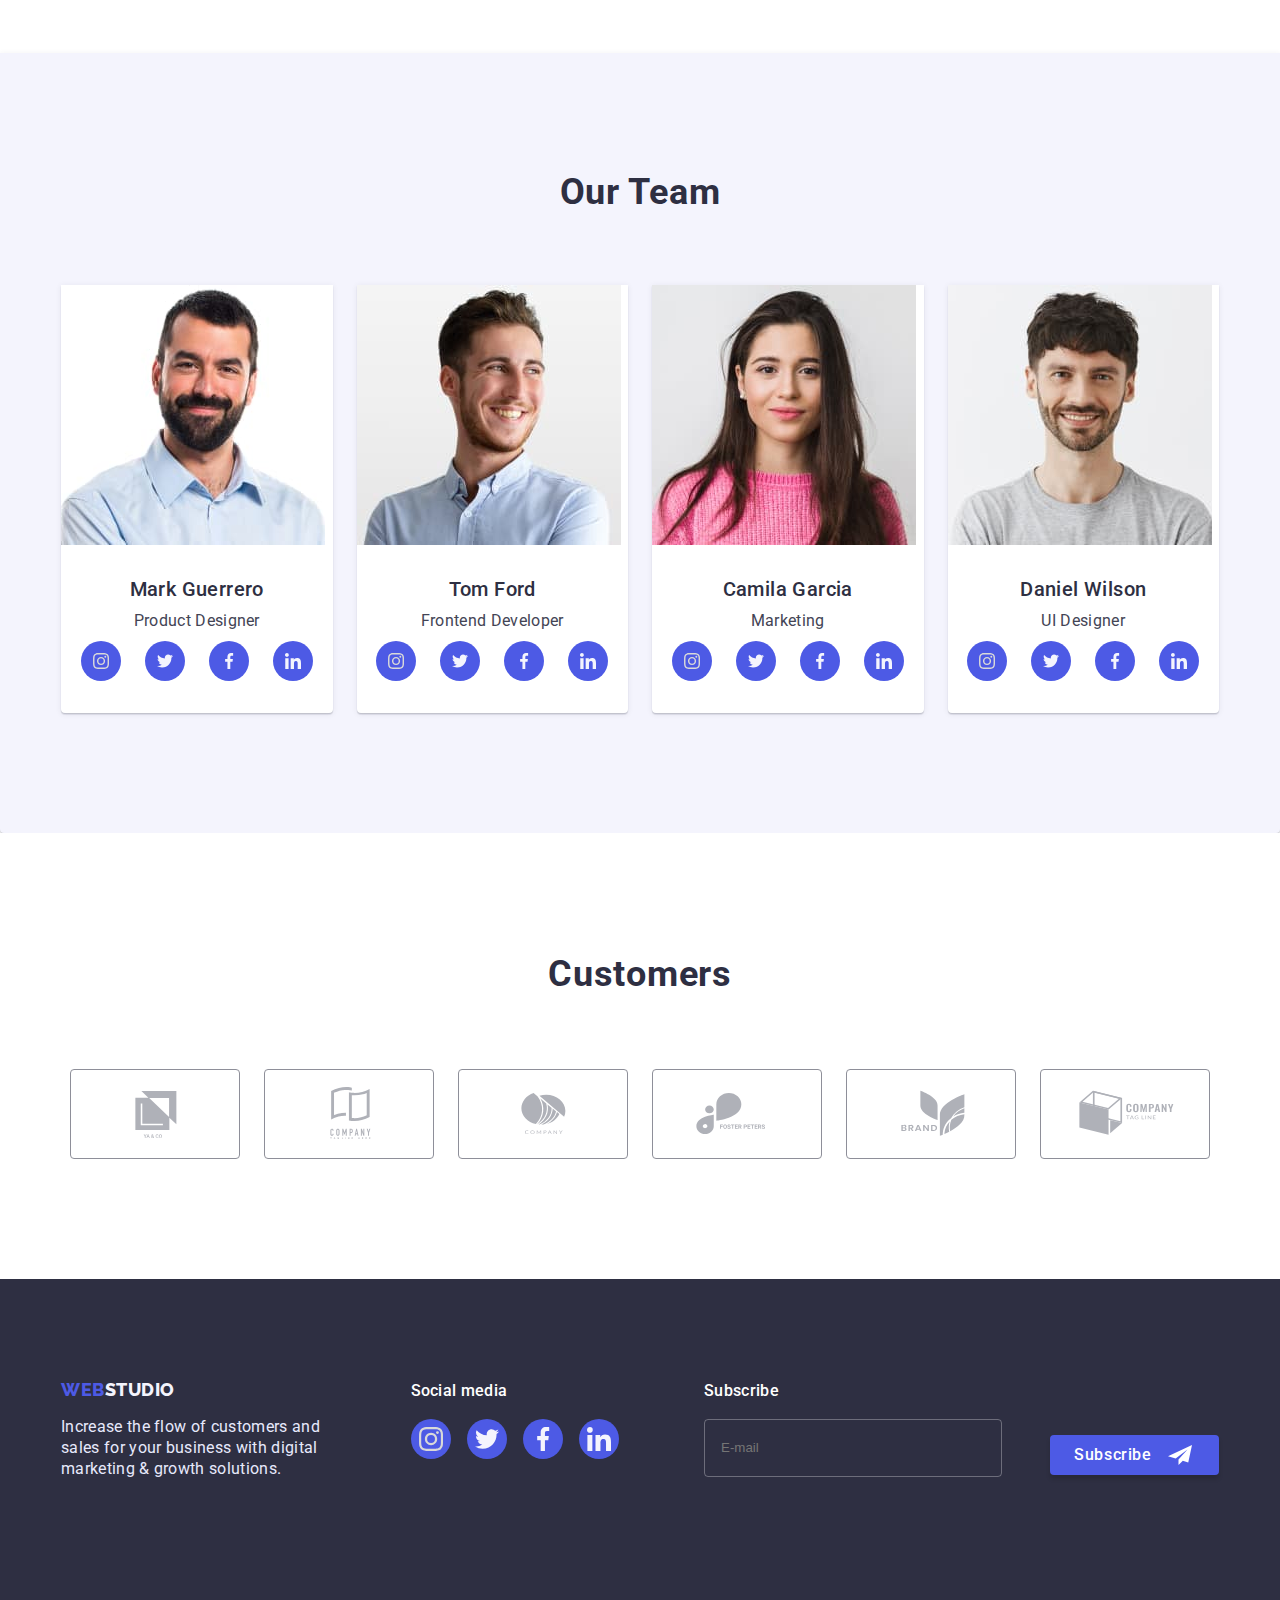
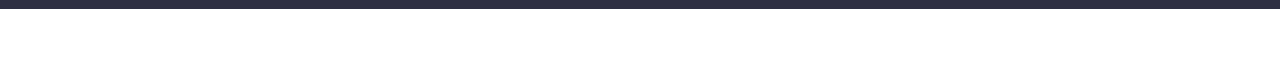
==== commit aaf4c489: "summary" ====
--- a/index.html
+++ b/index.html
@@ -268,7 +268,7 @@
         <div class="container">
           <h2 class="team-main-title">Our Team</h2>
           <ul class="team-list list">
-            <li class="team-item">
+            <li class="about-item">
               <img
                 srcset="./images/guerreromark-2px.png 2x"
                 src="./images/guerreromark.jpg"
--- a/css/basic.css
+++ b/css/basic.css
@@ -546,6 +546,10 @@
   padding-top: 96px;
   padding-bottom: 96px;
   background-color: #f4f4fd;
+  background-color: #ffffff;
+  box-shadow: 0px 1px 6px rgba(46, 47, 66, 0.08),
+    0px 1px 1px rgba(46, 47, 66, 0.16), 0px 2px 1px rgba(46, 47, 66, 0.08);
+  border-radius: 0px 0px 4px 4px;
 }
 
 .team-main-title {
@@ -566,7 +570,7 @@
   align-items: center;
 }
 
-.team-item {
+.about-item {
   background-color: #ffffff;
   box-shadow: 0px 1px 6px rgba(46, 47, 66, 0.08),
     0px 1px 1px rgba(46, 47, 66, 0.16), 0px 2px 1px rgba(46, 47, 66, 0.08);
--- a/css/tablet.css
+++ b/css/tablet.css
@@ -198,7 +198,7 @@
 
   /*.footer-text {
     margin-bottom: 72px;
-  }*/
+  }
 
   .footer-component {
     justify-content: flex-start;
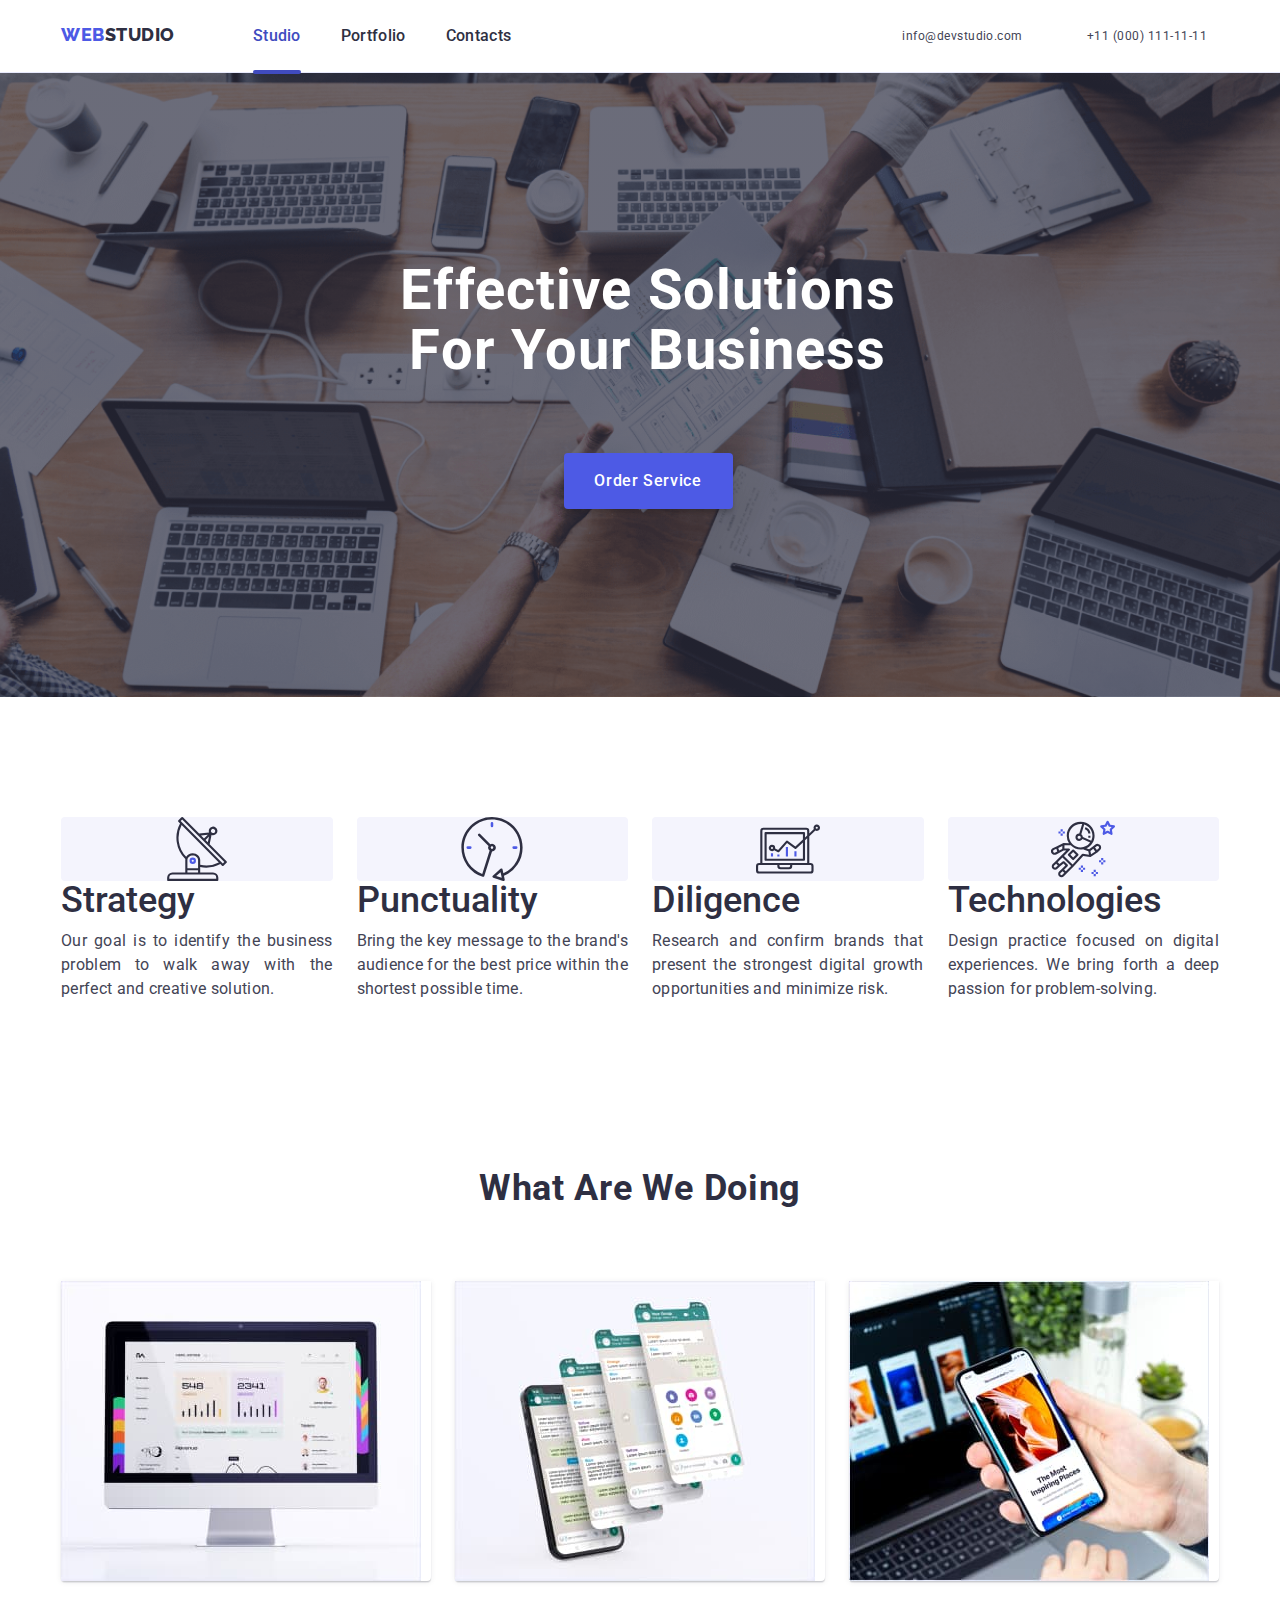
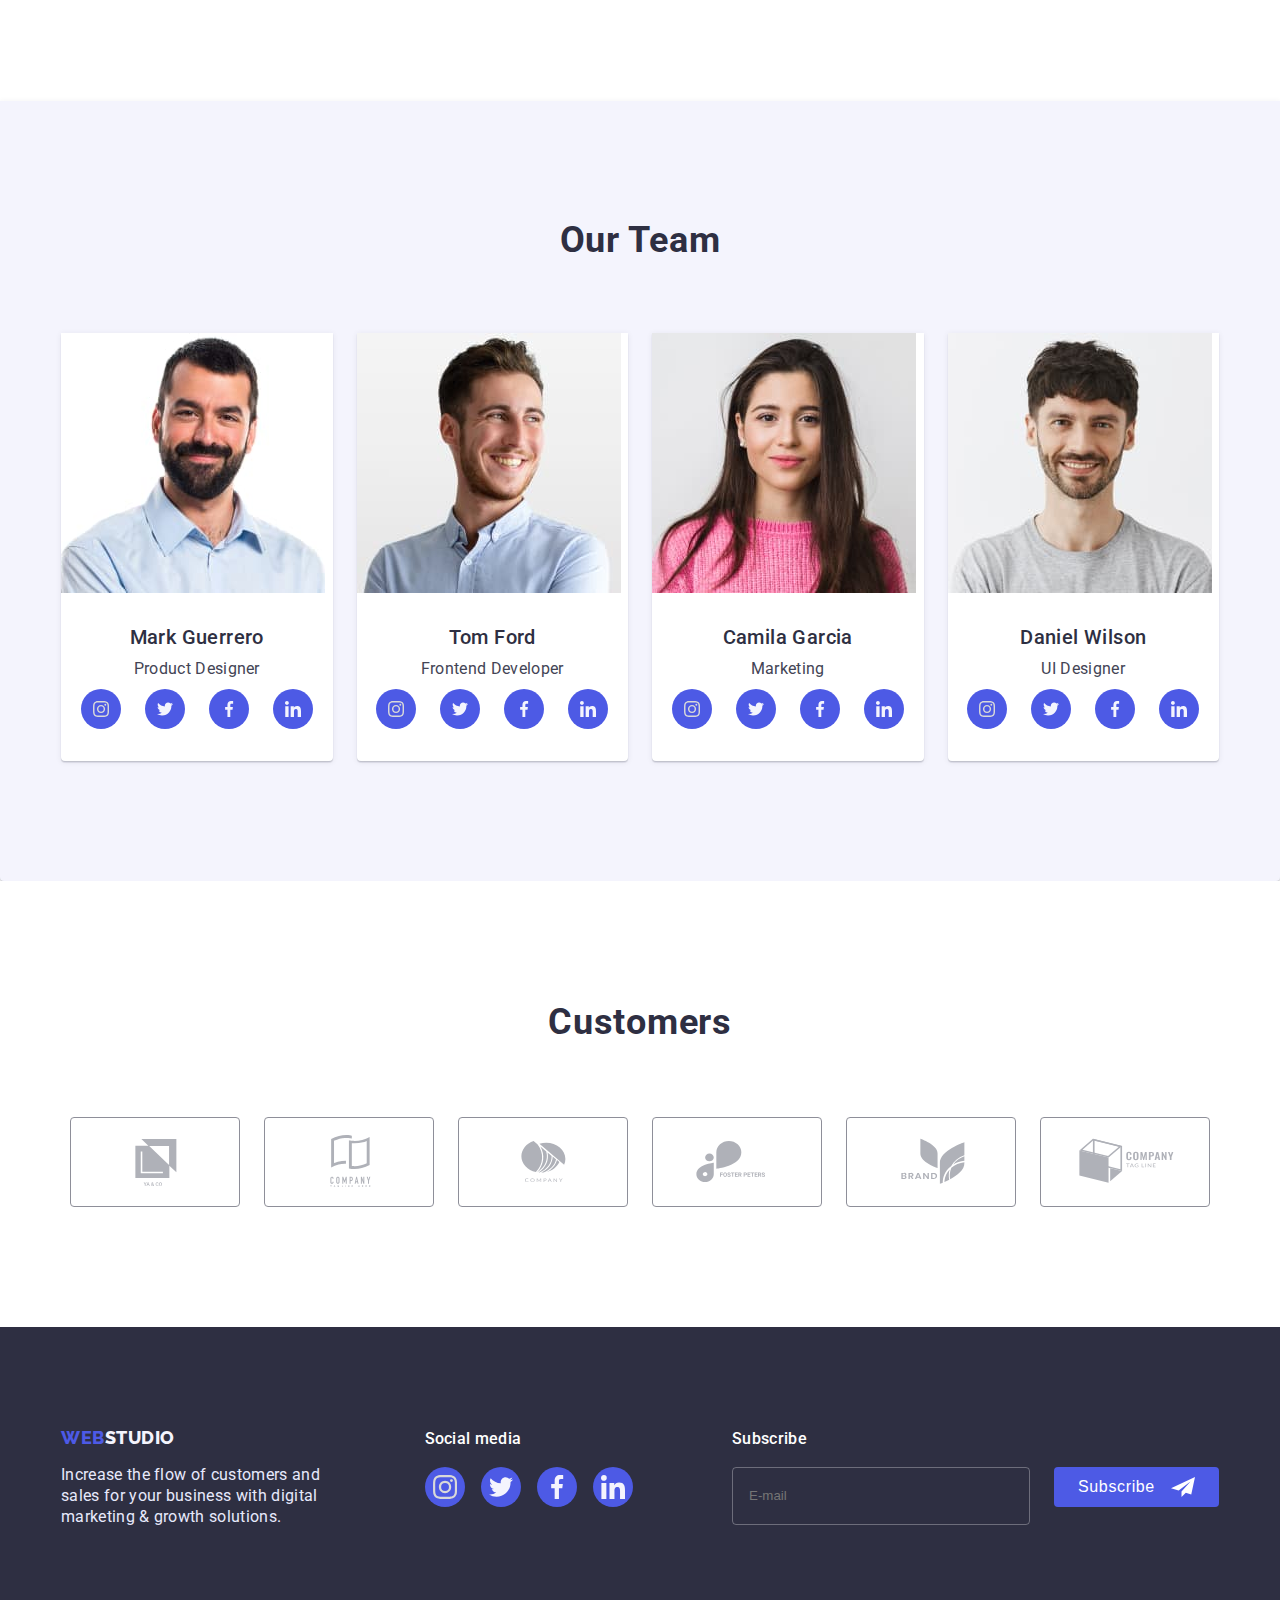
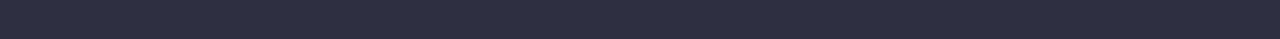
==== commit aea85a50: "summary" ====
--- a/index.html
+++ b/index.html
@@ -549,7 +549,7 @@
                 name="user-subscribe"
                 placeholder="E-mail"
               />
-              <button type="submit" class="modal-btn component-btn-input">
+              <button type="submit" class="component-btn component-btn-input">
                 Subscribe
                 <svg width="24" height="24" class="component-icon">
                   <use href="./images/icons-6.svg#icon-Frame-3"></use>
--- a/css/basic.css
+++ b/css/basic.css
@@ -299,13 +299,14 @@
 
 .modal {
   position: absolute;
-  width: 392px;
-  height: 586px;
+  padding: 0 24px;
+  padding-top: 72px;
+    top: 55%;
+  left: 50%;
+  max-width: 392px;
+  width: calc(100% - 36px);
   background-color: #fcfcfc;
-  top: 50%;
-  left: 50%;
-  padding: 24px 16px;
-  overflow-y: scroll;
+   overflow-y: scroll;
   transform: translate(-50%, -50%) scale(1) rotateY(0);
   opacity: 1;
   transition: transform 500ms linear 200ms, opacity 700ms linear;
@@ -316,10 +317,12 @@
   margin-left: auto;
   width: 24px;
   height: 24px;
+      position: absolute;
+    top: 24px;
+    right: 24px;
   border-radius: 50%;
   background-color: #e7e9fc;
   border: 1px solid rgba(0, 0, 0, 0.1);
-  display: flex;
   align-items: center;
   justify-content: center;
   fill: #000000;
@@ -354,11 +357,8 @@
   font-weight: 500;
   line-height: 1.5;
   letter-spacing: 0.02em;
-  width: 360px;
-  height: 24px;
   text-align: center;
   color: #2e2f42;
-  margin-top: 24px;
   margin-bottom: 16px;
 }
 
@@ -434,13 +434,13 @@
 }
 
 .check-text {
+    display: flex;
+  align-items: center;
+  gap: 8px;
   font-size: 12px;
   line-height: 1.17;
   letter-spacing: 0.04em;
   color: #8e8f99;
-  display: flex;
-  align-items: center;
-  gap: 8px;
 }
 
 .check-text span {
@@ -494,7 +494,6 @@
 }
 
 .feature-item {
-  height: 112px;
   margin-bottom: 72px;
 }
 
@@ -698,11 +697,10 @@
 }
 
 .footer-wrap {
-  display: flex;
+  /*display: flex;*/
   flex-direction: column;
   align-items: center;
-  margin-bottom: 72px;
-}
+ }
 
 .logo-footer {
   display: flex;
@@ -717,7 +715,7 @@
   line-height: 1.33;
   letter-spacing: 0.02em;
   color: #e7e9fc;
-  margin-bottom: 72px;
+  margin-top: 16px;
   max-width: 264px;
 }
 
@@ -727,7 +725,8 @@
 
 .social-nav {
   align-items: center;
-  padding-bottom: 132px;
+  margin-top: 72px;
+  /*padding-bottom: 132px;*/1
 }
 
 .social-text {
@@ -735,16 +734,15 @@
   font-weight: 500;
   font-size: 16px;
   line-height: 1.5;
-  margin-bottom: 16px;
   letter-spacing: 0.02em;
   color: #ffffff;
   display: flex;
   justify-content: center;
+   margin-top: 72px;
 }
 
 .component-form {
-  display: flex;
-  justify-content: center;
+   justify-content: center;
   align-items: center;
   flex-direction: column;
   gap: 24px;
@@ -755,6 +753,7 @@
   justify-content: center;
   align-items: center;
   gap: 16px;
+  margin-top: 16px;
 }
 
 .footer-soc-item {
@@ -793,6 +792,7 @@
 
 .component-field {
   display: flex;
+  flex-wrap: wrap;
 }
 
 .component-input {
@@ -800,9 +800,8 @@
   border: 1px solid rgba(255, 255, 255, 0.3);
   border-radius: 4px;
   background-color: transparent;
-  width: 264px;
+  width: 398px;
   height: 40px;
-  margin-right: 24px;
   color: #f4f4fd;
   outline: transparent;
   transition: border-color 250ms cubic-bezier(0.4, 0, 0.2, 1);
@@ -812,6 +811,7 @@
   width: 165px;
   height: 40px;
   padding: 8px 24px;
+  margin: 0 auto;
   background-color: #4d5ae5;
   border-radius: 4px;
   border: transparent;
@@ -822,10 +822,12 @@
   line-height: 1.5;
   text-align: center;
   letter-spacing: 0.04em;
-  margin-top: 16px;
-  margin-left: 24px;
   color: #ffffff;
   transition: background-color 250ms cubic-bezier(0.4, 0, 0.2, 1);
+}
+
+.component-btn{
+ margin-top: 16px;
 }
 
 .component-icon {
--- a/css/mobile.css
+++ b/css/mobile.css
@@ -2,8 +2,12 @@
   .container {
     max-width: 428px;
   }
+
+  .hero-top-title {
+    text-transform: capitalize;
+  }
+
+  .modal {
+    min-width: 392px;
+  }
 }
-
-.hero-top-title {
-  text-transform: capitalize;
-}
--- a/css/tablet.css
+++ b/css/tablet.css
@@ -173,8 +173,8 @@
     display: flex;
     flex-direction: row;
     flex-wrap: wrap;
-    column-gap: 24px;
     row-gap: 72px;
+    column-gap: 24px;
     align-items: flex-start;
   }
 
@@ -189,27 +189,35 @@
   }
 
   .social-nav {
-    margin-bottom: 0;
+    margin-top: 0;
+    padding-bottom: 132px;
   }
 
   .social-text {
     justify-content: flex-start;
-  }
-
-  /*.footer-text {
-    margin-bottom: 72px;
+    margin-top: 0;
   }
 
   .footer-component {
-    justify-content: flex-start;
+    padding-bottom: 0;
+  }
+
+  .component-form {
+    margin-top: 16px;
   }
 
   .component-btn-input {
+    margin-left: 24px;
+  }
+
+  .component-input {
+    width: 264px;
+    margin-bottom: 0;
+  }
+
+  .component-btn {
     margin-top: 0;
   }
 
-  .logo-link {
-    margin: 0;
-  }
   /*======*/
 }
--- a/css/desktop.css
+++ b/css/desktop.css
@@ -178,7 +178,8 @@
   }
 
   .footer-wrap {
-    padding: 0 15px;
+    display: flex;
+    padding: 0;
     justify-content: space-between;
   }
 }
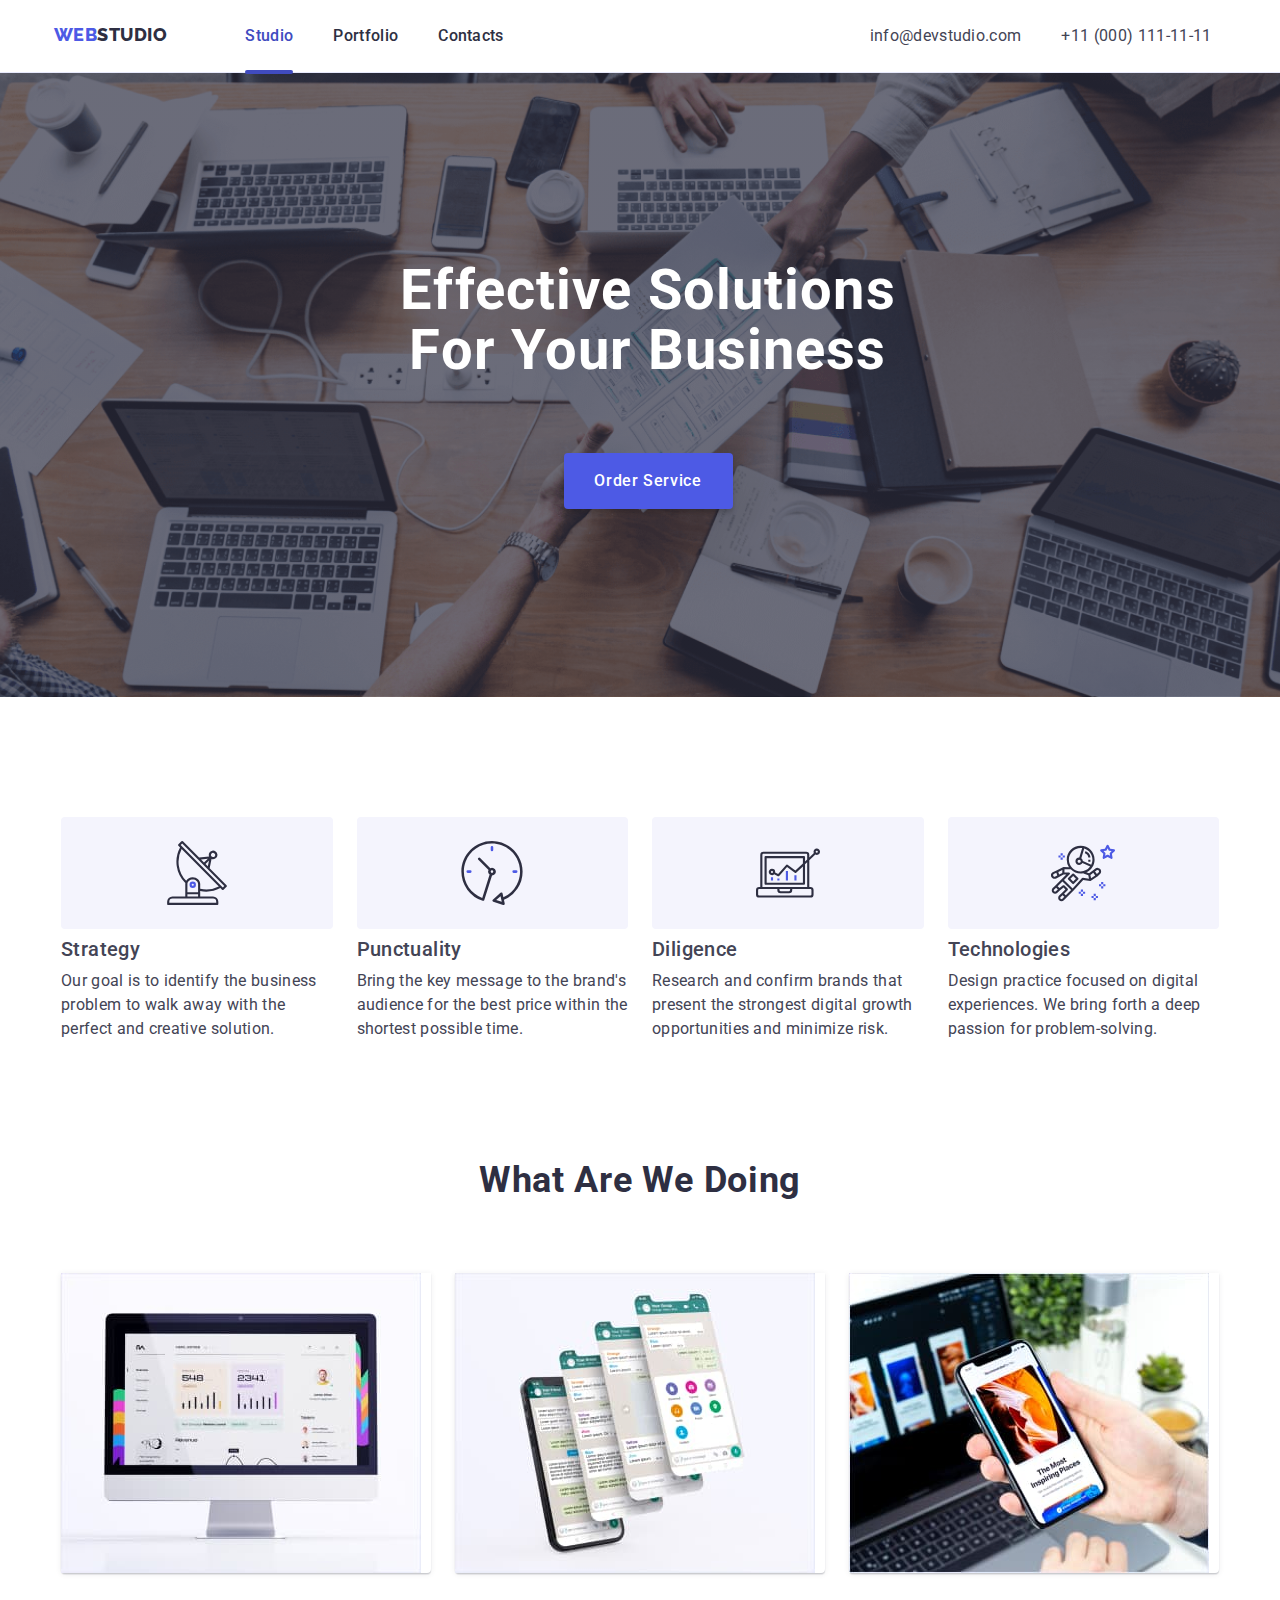
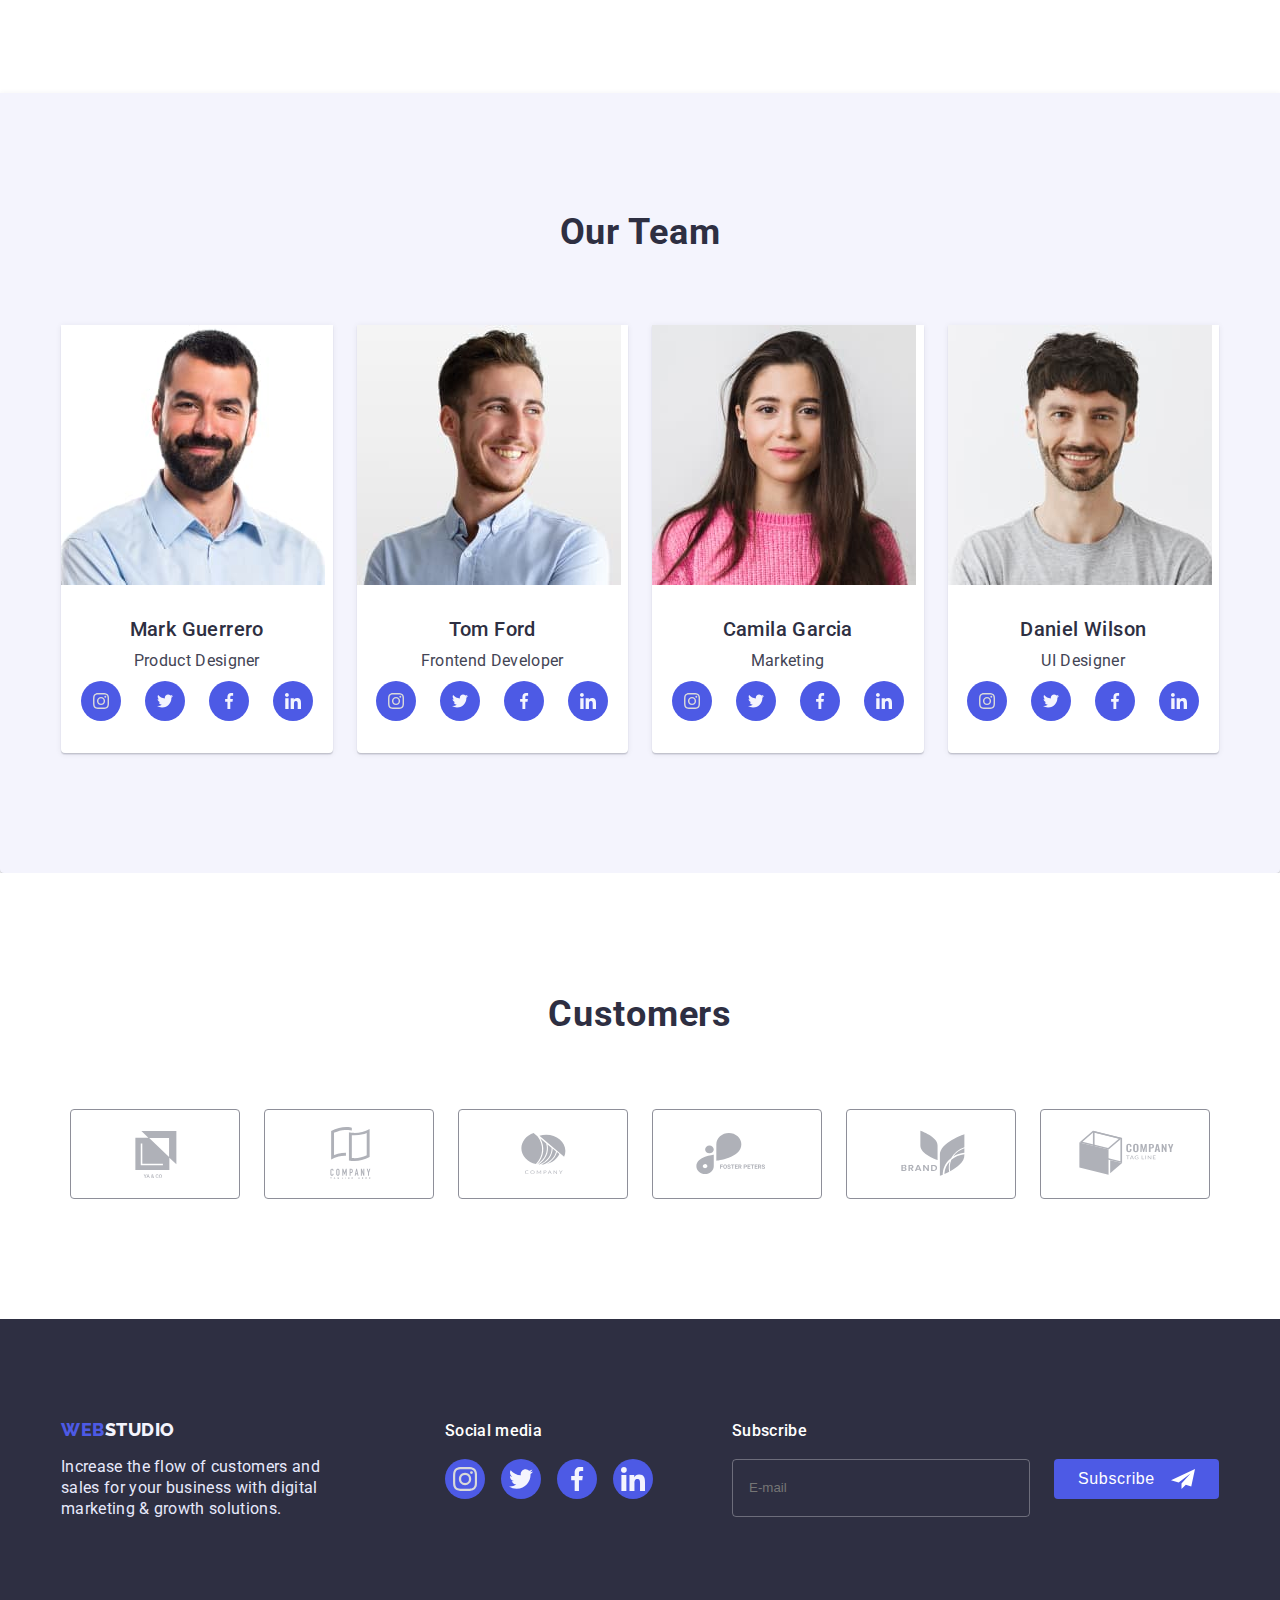
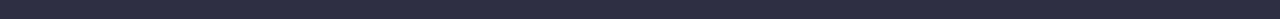
==== commit e904c6d3: "summary" ====
--- a/index.html
+++ b/index.html
@@ -23,8 +23,6 @@
       href="https://cdnjs.cloudflare.com/ajax/libs/animate.css/4.1.1/animate.min.css"
     />
     <link href="https://unpkg.com/aos@2.3.1/dist/aos.css" rel="stylesheet" />
-    <!--<link rel="stylesheet" href="./css/styles.css" />
-    <link rel="stylesheet" href="./css/media.css" />-->
     <link rel="stylesheet" href="./css/basic.css" />
     <link rel="stylesheet" href="./css/mobile.css" />
     <link rel="stylesheet" href="./css/tablet.css" />
--- a/css/basic.css
+++ b/css/basic.css
@@ -112,6 +112,7 @@
   display: flex;
   justify-content: space-between;
   align-items: center;
+  padding-left: 0;
 }
 
 .mob-menu-open-btn {
@@ -301,12 +302,12 @@
   position: absolute;
   padding: 0 24px;
   padding-top: 72px;
-    top: 55%;
+  top: 55%;
   left: 50%;
   max-width: 392px;
   width: calc(100% - 36px);
   background-color: #fcfcfc;
-   overflow-y: scroll;
+  overflow-y: scroll;
   transform: translate(-50%, -50%) scale(1) rotateY(0);
   opacity: 1;
   transition: transform 500ms linear 200ms, opacity 700ms linear;
@@ -317,9 +318,9 @@
   margin-left: auto;
   width: 24px;
   height: 24px;
-      position: absolute;
-    top: 24px;
-    right: 24px;
+  position: absolute;
+  top: 24px;
+  right: 24px;
   border-radius: 50%;
   background-color: #e7e9fc;
   border: 1px solid rgba(0, 0, 0, 0.1);
@@ -434,7 +435,7 @@
 }
 
 .check-text {
-    display: flex;
+  display: flex;
   align-items: center;
   gap: 8px;
   font-size: 12px;
@@ -489,48 +490,41 @@
 }
 
 .hero-list {
-  display: block;
-  text-align: center;
-}
-
-.feature-item {
-  margin-bottom: 72px;
+  flex-direction: column;
+  display: flex;
+  text-align: center;
+  gap: 72px;
+}
+
+.info-list {
+  width: 100%;
 }
 
 .hero-second-title {
   font-weight: 700;
   font-size: 36px;
-  line-height: 1.11;
+  line-height: 1.1;
+  letter-spacing: 0.02em;
+  text-align: center;
   margin-bottom: 8px;
-  color: #2e2f42;
-  margin-bottom: 8px;
 }
 
 .section-description {
-  font-style: normal;
-  font-weight: 500;
-  font-size: 16px;
-  line-height: 1.5;
-  letter-spacing: 0.02em;
-  color: #434455;
-  height: 48px;
-  text-align: justify;
+  font-weight: 500;
+  font-size: 16px;
+  line-height: 1.5;
+  letter-spacing: 0.02em;
+  text-align: start;
 }
 
 .feature-list {
-  justify-content: center;
-  margin-bottom: 8px;
+  display: flex;
+  flex-direction: column;
+  gap: 72px;
 }
 
 .feature-link {
-  width: 100%;
-  height: 100%;
-  background-color: brown;
   display: none;
-  align-items: center;
-  justify-content: center;
-  background-color: #f4f4fd;
-  border-radius: 4px;
 }
 
 /*==================What are we doing============*/
@@ -663,11 +657,11 @@
 }
 
 .сustomers-item {
-  display: flex;
-  align-items: center;
-  justify-content: center;
-  width: 190px;
+  width: calc((100% - 16px) / 2);
   height: 88px;
+  display: flex;
+  align-items: center;
+  justify-content: center;
   border: 1px solid #8e8f99;
   border-radius: 4px;
   color: #8e8f99;
@@ -692,20 +686,27 @@
 
 .footer {
   background-color: #2e2f42;
-  padding: 96px 80px;
+  padding: 96px 0;
   margin-right: auto;
 }
 
 .footer-wrap {
-  /*display: flex;*/
+  display: flex;
   flex-direction: column;
-  align-items: center;
- }
+  margin: 0 auto;
+}
 
 .logo-footer {
   display: flex;
   align-items: center;
   justify-content: center;
+  margin-bottom: 16px;
+}
+
+.footer-section {
+  max-width: 268px;
+  display: block;
+  margin: 0 auto;
 }
 
 .footer-text {
@@ -715,8 +716,6 @@
   line-height: 1.33;
   letter-spacing: 0.02em;
   color: #e7e9fc;
-  margin-top: 16px;
-  max-width: 264px;
 }
 
 .logo-studio-footer {
@@ -725,8 +724,6 @@
 
 .social-nav {
   align-items: center;
-  margin-top: 72px;
-  /*padding-bottom: 132px;*/1
 }
 
 .social-text {
@@ -738,11 +735,11 @@
   color: #ffffff;
   display: flex;
   justify-content: center;
-   margin-top: 72px;
+  margin-top: 72px;
 }
 
 .component-form {
-   justify-content: center;
+  justify-content: center;
   align-items: center;
   flex-direction: column;
   gap: 24px;
@@ -786,8 +783,6 @@
 
 .footer-component {
   align-items: center;
-  /*margin-left: 80px;*/
-  padding-bottom: 132px;
 }
 
 .component-field {
@@ -826,11 +821,123 @@
   transition: background-color 250ms cubic-bezier(0.4, 0, 0.2, 1);
 }
 
-.component-btn{
- margin-top: 16px;
+.component-btn {
+  margin-top: 16px;
 }
 
 .component-icon {
   top: 8px;
   left: 117px;
 }
+
+/*==================portfolio===============*/
+
+.portfolio {
+  padding-top: 96px;
+  padding-bottom: 120px;
+}
+
+.list-button {
+  display: flex;
+  gap: 24px;
+  margin-bottom: 72px;
+  justify-content: center;
+}
+
+.portfolio-modal-btn {
+  font-family: "Roboto", sans-serif;
+  font-style: normal;
+  font-weight: 500;
+  font-size: 16px;
+  line-height: 1.5;
+  letter-spacing: 0.04em;
+  color: #4d5ae5;
+  background-color: #f4f4fd;
+  border: 1px solid #e7e9fc;
+  border-radius: 4px;
+  cursor: pointer;
+  margin: 0 auto;
+  padding: 12px 24px;
+}
+
+.portfolio-modal-btn:hover,
+.portfolio-modal-btn:focus {
+  color: #ffffff;
+  background-color: #404bbf;
+  box-shadow: 0px 3px 1px rgba(0, 0, 0, 0.1), 0px 2px 1px rgba(0, 0, 0, 0.08),
+    0px 2px 2px rgba(0, 0, 0, 0.12);
+  transition: transform 2500ms cubic-bezier(0.4, 0, 0.2, 1), linear;
+}
+
+.row-cards-list {
+  display: flex;
+  flex-wrap: wrap;
+  column-gap: 24px;
+  row-gap: 48px;
+}
+
+.row-cards {
+  width: calc(100% - 48 / 3);
+  cursor: pointer;
+}
+
+.row-cards-link {
+  display: block;
+}
+
+.row-cards-link:hover,
+.row-cards-link:focus {
+  box-shadow: 0px 1px 6px rgba(46, 47, 66, 0.08),
+    0px 1px 1px rgba(46, 47, 66, 0.16), 0px 2px 1px rgba(46, 47, 66, 0.08);
+}
+
+.row-cards:hover .cards-cover-text {
+  transform: translateY(0%);
+  transition: transform 300ms linear;
+}
+
+.cards-top-wrap {
+  position: relative;
+  overflow: hidden;
+}
+
+.cards-cover-text {
+  position: absolute;
+  top: 0;
+  font-style: normal;
+  font-weight: 400;
+  font-size: 16px;
+  line-height: 1.5;
+  letter-spacing: 0.02em;
+  padding-top: 40px;
+  padding-left: 32px;
+  padding-right: 32px;
+  color: #f4f4fd;
+  background: #4d5ae5;
+  height: 100%;
+  transform: translateY(100%);
+}
+.cards-container {
+  background-color: #ffffff;
+  border: 1px solid #e7e9fc;
+  border-top: none;
+  padding-top: 32px;
+  padding-bottom: 32px;
+  padding-left: 16px;
+}
+
+.hero-media-img-title {
+  font-weight: 500;
+  font-size: 20px;
+  line-height: 1.2;
+  letter-spacing: 0.02em;
+  color: #2e2f42;
+  margin-bottom: 8px;
+}
+
+.section-img-description {
+  font-size: 16px;
+  line-height: 1.5;
+  letter-spacing: 0.02em;
+  color: #434455;
+}
--- a/css/tablet.css
+++ b/css/tablet.css
@@ -24,7 +24,6 @@
     align-items: flex-start;
     padding: 0px;
     gap: 40px;
-    margin-right: 121px;
   }
 
   .header-link.current {
@@ -47,7 +46,6 @@
   }
 
   .contact {
-    margin: 0px 12px;
     color: inherit;
   }
 
@@ -109,8 +107,8 @@
 
   /*==========================About============================*/
   .about {
-    padding-left: 16px;
-    padding-right: 16px;
+    padding-left: 15px;
+    padding-right: 15px;
   }
 
   .hero-list {
@@ -159,27 +157,27 @@
 
   .сustomers-item {
     display: flex;
-    width: 190px;
+    width: 168px;
   }
 
   /*======================footer=====================*/
 
   .footer {
-    padding: 96px 108px;
-    margin-right: auto;
+    padding-top: 100px;
+    padding-bottom: 100px;
   }
 
   .footer-wrap {
+    width: 582px;
     display: flex;
     flex-direction: row;
     flex-wrap: wrap;
     row-gap: 72px;
     column-gap: 24px;
-    align-items: flex-start;
   }
 
   .footer-section {
-    margin-bottom: 0;
+    margin: 0;
   }
 
   .logo-footer {
@@ -190,7 +188,6 @@
 
   .social-nav {
     margin-top: 0;
-    padding-bottom: 132px;
   }
 
   .social-text {
@@ -218,6 +215,4 @@
   .component-btn {
     margin-top: 0;
   }
-
-  /*======*/
 }
--- a/css/desktop.css
+++ b/css/desktop.css
@@ -22,13 +22,19 @@
     margin-right: 78px;
   }
 
+  .contact-item {
+    font-size: 16px;
+    line-height: 1.5;
+    letter-spacing: 0.02em;
+  }
+
   .contact {
-    margin: 0px 12px;
+    margin: 0px;
   }
 
   .mail {
     display: inline;
-    margin-bottom: 12px;
+    margin: 0px;
   }
 
   .contact-list {
@@ -89,7 +95,11 @@
 
   .hero-second-title {
     font-weight: 500;
+    font-size: 20px;
     text-align: start;
+    line-height: 1.2;
+    letter-spacing: 0.02em;
+    margin-bottom: 8px;
   }
 
   .section-description {
@@ -98,7 +108,15 @@
 
   .feature-link {
     display: flex;
-  }
+    margin-bottom: 8px;
+    width: 100%;
+    height: 112px;
+    align-items: center;
+    justify-content: center;
+    background-color: #f4f4fd;
+    border-radius: 4px;
+  }
+
   /*==================What are we doing============*/
 
   .about-work {
@@ -168,7 +186,8 @@
 
   /*======================footer=====================*/
   .footer {
-    padding: 100px 0 0;
+    padding-top: 100px;
+    padding-bottom: 100px;
   }
 
   .footer-text {
@@ -177,9 +196,16 @@
     margin-top: 16px;
   }
 
+  .footer-section {
+    margin-right: 120px;
+  }
+
   .footer-wrap {
-    display: flex;
-    padding: 0;
-    justify-content: space-between;
+    width: 100%;
+    gap: 0;
+  }
+
+  .social-nav {
+    margin-right: auto;
   }
 }
